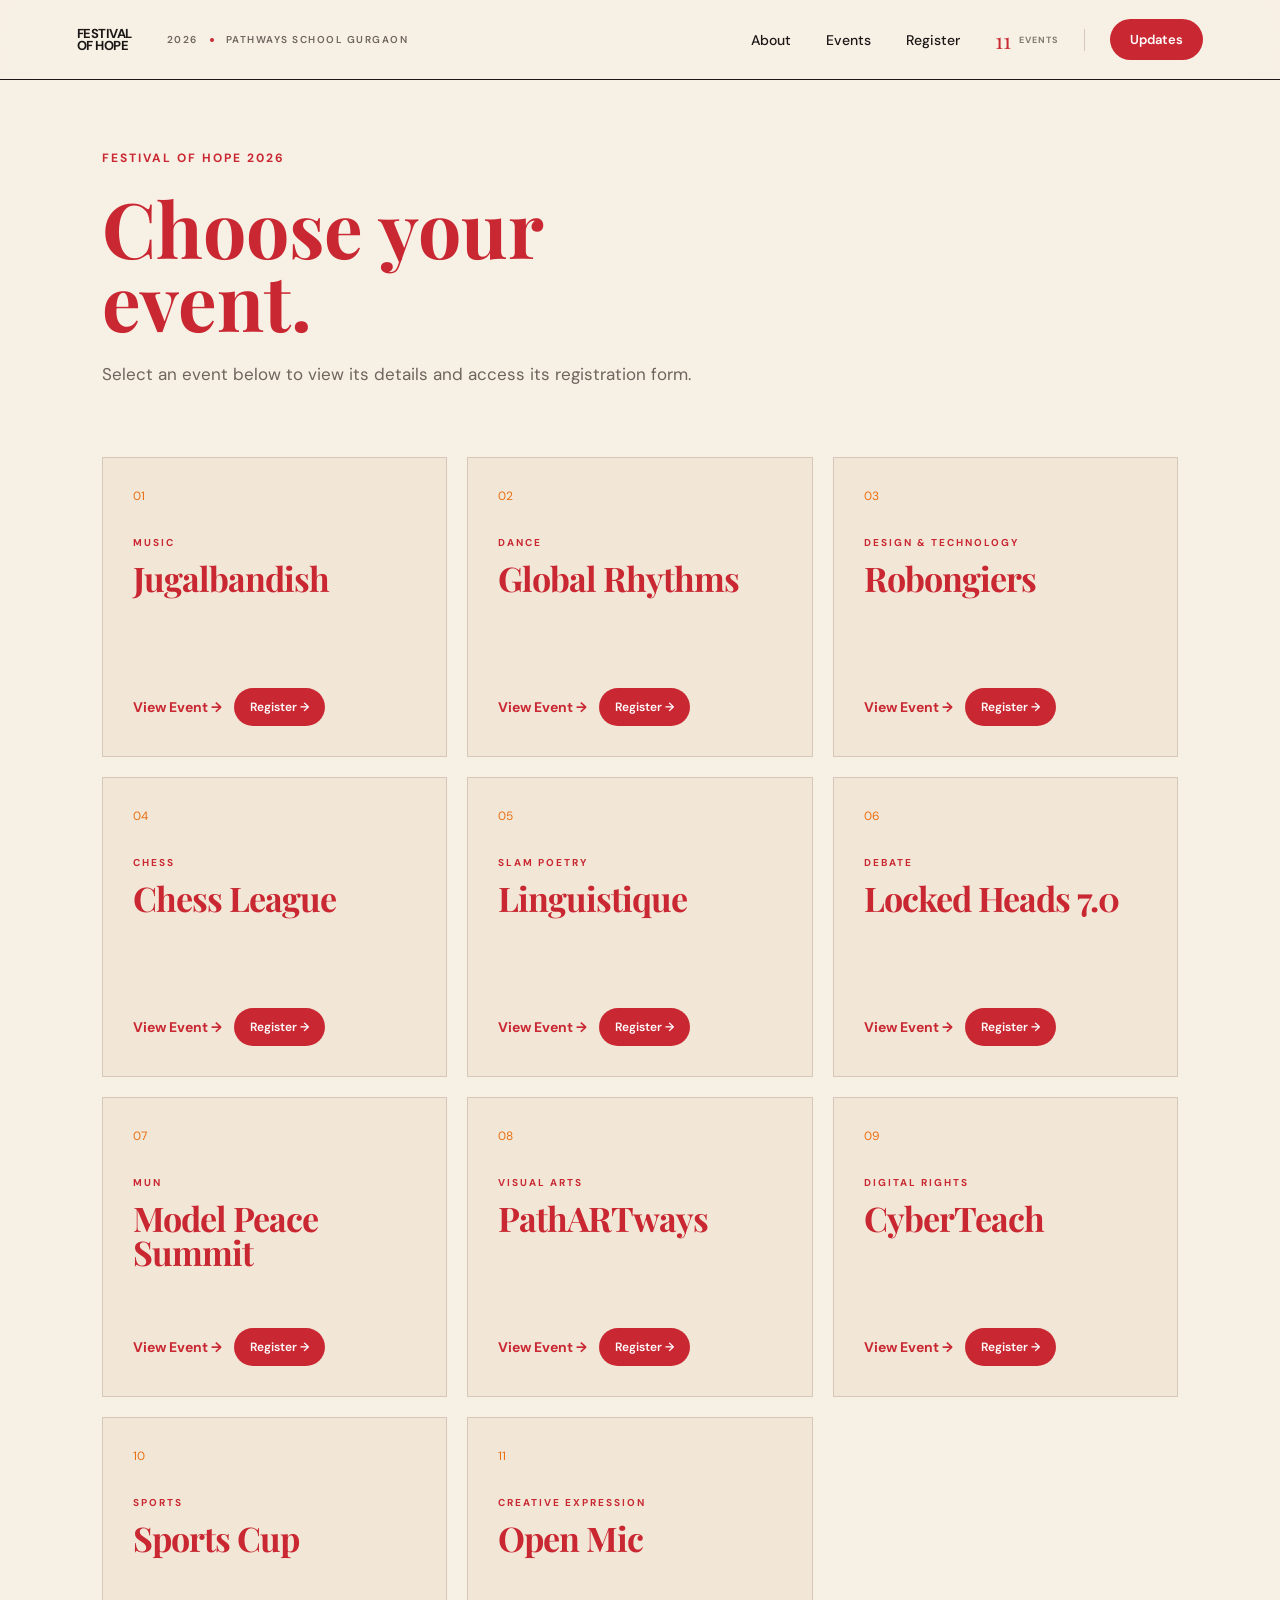
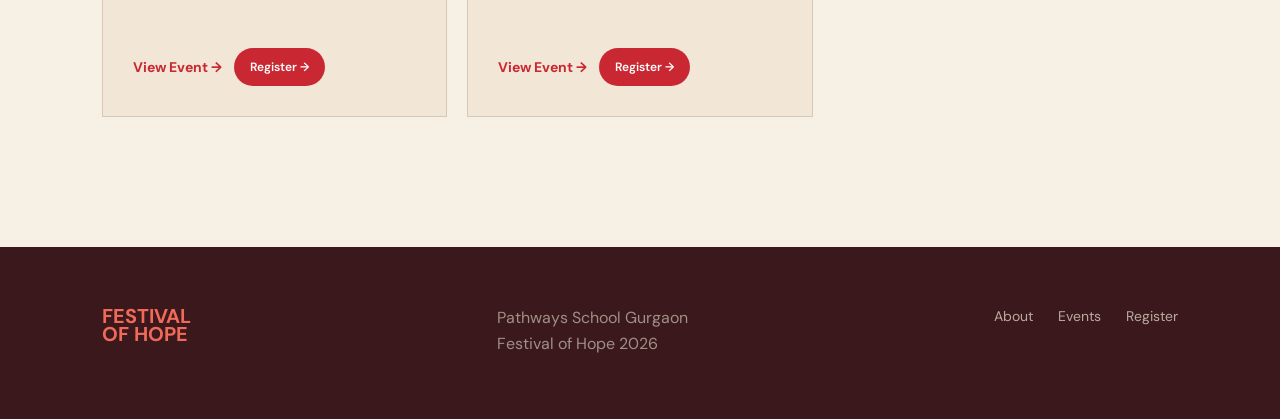
==== registration.html @ c5727f0f "Add files via upload" ====
<!DOCTYPE html>
<html lang="en">

<head>

    <meta charset="UTF-8">

    <meta
        name="viewport"
        content="width=device-width, initial-scale=1.0"
    >

    <title>Register | Festival of Hope 2026</title>

    <link
        rel="stylesheet"
        href="style.css"
    >

</head>


<body>


    <!-- =========================
         NAVIGATION
    ========================== -->

    <header class="navbar">

        <a href="index.html" class="logo">
            FESTIVAL<br>
            OF HOPE
        </a>


        <div class="nav-info">

            <span>
                2026
            </span>

            <span class="nav-divider"></span>

            <span>
                PATHWAYS SCHOOL GURGAON
            </span>

        </div>


        <nav>

            <a href="index.html#about">
                About
            </a>

            <a href="index.html#events">
                Events
            </a>

            <a href="index.html#register">
                Register
            </a>

        </nav>


        <div class="nav-event-count">

            <span class="count-number">
                11
            </span>

            <span class="count-label">
                EVENTS
            </span>

        </div>


        <a
            href="updates.html"
            class="nav-button"
        >
            Updates
        </a>

    </header>



    <!-- =========================
         REGISTRATION
    ========================== -->

    <main>

        <section class="section registration-page">


            <div class="section-heading">

                <p class="eyebrow">
                    FESTIVAL OF HOPE 2026
                </p>


                <h2>
                    Choose your<br>
                    event.
                </h2>


                <p>
                    Select an event below to view its details
                    and access its registration form.
                </p>

            </div>



            <div class="registration-grid">


                <!-- 01 JUGALBANDISH -->

                <article class="registration-card">

                    <span class="event-number">
                        01
                    </span>

                    <p class="eyebrow">
                        MUSIC
                    </p>

                    <h2>
                        Jugalbandish
                    </h2>

                    <div class="registration-card-actions">

                        <a
                            href="events/jugalbandish.html"
                            class="registration-link"
                        >
                            View Event →
                        </a>

                        <a
                            href="https://forms.gle/VtREsbRZ5aX22QK9A"
                            class="button primary registration-button"
                            target="_blank"
                            rel="noopener noreferrer"
                        >
                            Register →
                        </a>

                    </div>

                </article>



                <!-- 02 GLOBAL RHYTHMS -->

                <article class="registration-card">

                    <span class="event-number">
                        02
                    </span>

                    <p class="eyebrow">
                        DANCE
                    </p>

                    <h2>
                        Global Rhythms
                    </h2>

                    <div class="registration-card-actions">

                        <a
                            href="events/global-rhythms.html"
                            class="registration-link"
                        >
                            View Event →
                        </a>

                        <a
                            href="https://docs.google.com/forms/d/e/1FAIpQLSd3x2A6tYAa3cHTQJwAFa2zstMY0EzTGQ2Fwxlg3A3O908OeQ/viewform?usp=publish-editor"
                            class="button primary registration-button"
                            target="_blank"
                            rel="noopener noreferrer"
                        >
                            Register →
                        </a>

                    </div>

                </article>



                <!-- 03 ROBONGIERS -->

                <article class="registration-card">

                    <span class="event-number">
                        03
                    </span>

                    <p class="eyebrow">
                        DESIGN & TECHNOLOGY
                    </p>

                    <h2>
                        Robongiers
                    </h2>

                    <div class="registration-card-actions">

                        <a
                            href="events/robongiers.html"
                            class="registration-link"
                        >
                            View Event →
                        </a>

                        <a
                            href="https://forms.gle/Fo2MJUhoZ9eGY5XGA"
                            class="button primary registration-button"
                            target="_blank"
                            rel="noopener noreferrer"
                        >
                            Register →
                        </a>

                    </div>

                </article>



                <!-- 04 CHESS LEAGUE -->

                <article class="registration-card">

                    <span class="event-number">
                        04
                    </span>

                    <p class="eyebrow">
                        CHESS
                    </p>

                    <h2>
                        Chess League
                    </h2>

                    <div class="registration-card-actions">

                        <a
                            href="events/chess-league.html"
                            class="registration-link"
                        >
                            View Event →
                        </a>

                        <a
                            href="https://docs.google.com/forms/d/e/1FAIpQLSf5sz9kijxsgCDB7Y5c2mVD4MN4QqhnkXx9qOllx6vNA5zu2w/viewform?usp=dialog"
                            class="button primary registration-button"
                            target="_blank"
                            rel="noopener noreferrer"
                        >
                            Register →
                        </a>

                    </div>

                </article>



                <!-- 05 LINGUISTIQUE -->

                <article class="registration-card">

                    <span class="event-number">
                        05
                    </span>

                    <p class="eyebrow">
                        SLAM POETRY
                    </p>

                    <h2>
                        Linguistique
                    </h2>

                    <div class="registration-card-actions">

                        <a
                            href="events/linguistique.html"
                            class="registration-link"
                        >
                            View Event →
                        </a>

                        <a
                            href="https://docs.google.com/forms/d/e/1FAIpQLSeaYGW5GI78sDv4zpR3h3UbqxnNCB0DMOgOsuSD4gEUAzjXEw/viewform?usp=publish-editor"
                            class="button primary registration-button"
                            target="_blank"
                            rel="noopener noreferrer"
                        >
                            Register →
                        </a>

                    </div>

                </article>



                <!-- 06 LOCKED HEADS -->

                <article class="registration-card">

                    <span class="event-number">
                        06
                    </span>

                    <p class="eyebrow">
                        DEBATE
                    </p>

                    <h2>
                        Locked Heads 7.0
                    </h2>

                    <div class="registration-card-actions">

                        <a
                            href="events/locked-heads.html"
                            class="registration-link"
                        >
                            View Event →
                        </a>

                        <a
                            href="https://docs.google.com/forms/d/e/1FAIpQLSez2fDDvgeO6daDaqsgnYRzSTrBun7GSvrbjIjx6Zym5k9nTQ/viewform?usp=publish-editor"
                            class="button primary registration-button"
                            target="_blank"
                            rel="noopener noreferrer"
                        >
                            Register →
                        </a>

                    </div>

                </article>



                <!-- 07 MUN -->

                <article class="registration-card">

                    <span class="event-number">
                        07
                    </span>

                    <p class="eyebrow">
                        MUN
                    </p>

                    <h2>
                        Model Peace Summit
                    </h2>

                    <div class="registration-card-actions">

                        <a
                            href="events/mun.html"
                            class="registration-link"
                        >
                            View Event →
                        </a>

                        <a
                            href="https://docs.google.com/forms/d/e/1FAIpQLSfwLis81SkpX6GCSGsJYaIaiJbF5j0pyw9Jwvo6Vn9yZKsVfA/viewform?usp=publish-editor"
                            class="button primary registration-button"
                            target="_blank"
                            rel="noopener noreferrer"
                        >
                            Register →
                        </a>

                    </div>

                </article>



                <!-- 08 PATHARTWAYS -->

                <article class="registration-card">

                    <span class="event-number">
                        08
                    </span>

                    <p class="eyebrow">
                        VISUAL ARTS
                    </p>

                    <h2>
                        PathARTways
                    </h2>

                    <div class="registration-card-actions">

                        <a
                            href="events/pathartways.html"
                            class="registration-link"
                        >
                            View Event →
                        </a>

                        <a
                            href="https://docs.google.com/forms/d/e/1FAIpQLScmoiX1kzr6AggZVI_05TDJDX39kT53lQmeFXJdbp5xelPy7g/viewform?usp=publish-editor"
                            class="button primary registration-button"
                            target="_blank"
                            rel="noopener noreferrer"
                        >
                            Register →
                        </a>

                    </div>

                </article>



                <!-- 09 CYBERTEACH -->

                <article class="registration-card">

                    <span class="event-number">
                        09
                    </span>

                    <p class="eyebrow">
                        DIGITAL RIGHTS
                    </p>

                    <h2>
                        CyberTeach
                    </h2>

                    <div class="registration-card-actions">

                        <a
                            href="events/cyberteach.html"
                            class="registration-link"
                        >
                            View Event →
                        </a>

                        <a
                            href="https://docs.google.com/forms/d/e/1FAIpQLSd_DV3BYtfqbQb9llPbuZUYD5MGwNYwvxuGEOhvYqozRBnDbA/viewform?usp=sharing&ouid=114122094450876606744"
                            class="button primary registration-button"
                            target="_blank"
                            rel="noopener noreferrer"
                        >
                            Register →
                        </a>

                    </div>

                </article>



                <!-- SPORTS CUP -->

                <article class="registration-card">

                    <span class="event-number">
                        10
                    </span>

                    <p class="eyebrow">
                        SPORTS
                    </p>

                    <h2>
                        Sports Cup
                    </h2>

                    <div class="registration-card-actions">

                        <a
                            href="events/sports-cup.html"
                            class="registration-link"
                        >
                            View Event →
                        </a>

                        <a
                            href="https://docs.google.com/forms/d/e/1FAIpQLSfrYI2O55W0hXQjrgqmtSt0-5wis_VRfiui24ugHlGTVoyqsQ/viewform?usp=publish-editor"
                            class="button primary registration-button"
                            target="_blank"
                            rel="noopener noreferrer"
                        >
                            Register →
                        </a>

                    </div>

                </article>



                <!-- 11 OPEN MIC -->

                <article class="registration-card">

                    <span class="event-number">
                        11
                    </span>

                    <p class="eyebrow">
                        CREATIVE EXPRESSION
                    </p>

                    <h2>
                        Open Mic
                    </h2>

                    <div class="registration-card-actions">

                        <a
                            href="events/open-mic.html"
                            class="registration-link"
                        >
                            View Event →
                        </a>

                        <a
                            href="https://docs.google.com/forms/d/e/1FAIpQLSe55DLlB89GKz6lp6arME88XK1BpnaFePB40GXJ01Z83iSe5A/viewform?usp=dialog"
                            class="button primary registration-button"
                            target="_blank"
                            rel="noopener noreferrer"
                        >
                            Register →
                        </a>

                    </div>

                </article>


            </div>

        </section>

    </main>



    <!-- =========================
         FOOTER
    ========================== -->

    <footer>

        <div class="footer-logo">
            FESTIVAL<br>
            OF HOPE
        </div>

        <div class="footer-info">

            <p>
                Pathways School Gurgaon
            </p>

            <p>
                Festival of Hope 2026
            </p>

        </div>

        <div class="footer-links">

            <a href="index.html#about">
                About
            </a>

            <a href="index.html#events">
                Events
            </a>

            <a href="index.html#register">
                Register
            </a>

        </div>

    </footer>


</body>

</html>
---- style.css ----
@import url('https://fonts.googleapis.com/css2?family=DM+Sans:wght@400;500;600;700&family=Playfair+Display:ital,wght@0,600;0,700;1,600;1,700&display=swap');


/* =========================================================
   FESTIVAL OF HOPE 2026 PALETTE
========================================================= */

:root {
    --cream: #F7F0E5;
    --cream-dark: #EDE2D2;
    --cream-card: #F2E7D7;

    --red: #C92832;
    --coral: #F06A5A;
    --orange: #E86F13;
    --gold: #F2B51D;

    --ink: #1A1716;
    --muted: #6D655E;
    --line: #D5C8B8;

    --dark: #3A181C;
    --dark-deep: #32161A;
    --dark-line: #604044;
}


/* =========================================================
   RESET
========================================================= */

* {
    margin: 0;
    padding: 0;
    box-sizing: border-box;
}

html {
    scroll-behavior: smooth;
}

body {
    font-family: 'DM Sans', sans-serif;
    background: var(--cream);
    color: var(--ink);
}

a {
    color: inherit;
    text-decoration: none;
}


/* =========================================================
   NAVIGATION
========================================================= */

.navbar {
    height: 80px;

    padding: 0 6%;

    display: flex;
    align-items: center;

    position: fixed;

    top: 0;
    left: 0;
    right: 0;

    z-index: 100;

    background: rgba(247, 240, 229, 0.94);

    backdrop-filter: blur(14px);
    -webkit-backdrop-filter: blur(14px);

    border-bottom: 1px solid var(--ink);
}


.logo {
    flex-shrink: 0;

    font-size: 13px;
    font-weight: 700;

    line-height: 0.9;
    letter-spacing: -0.5px;
}


.nav-info {
    display: flex;
    align-items: center;

    gap: 12px;

    margin-left: 35px;
    margin-right: auto;

    font-size: 10px;
    font-weight: 600;

    letter-spacing: 1.5px;

    color: var(--muted);
}


.nav-divider {
    width: 4px;
    height: 4px;

    flex-shrink: 0;

    border-radius: 50%;

    background: var(--red);
}


nav {
    display: flex;
    align-items: center;

    gap: 35px;

    margin-right: 35px;
}


nav a {
    font-size: 14px;
    font-weight: 500;

    transition: opacity 0.2s ease;
}


nav a:hover {
    opacity: 0.5;
}


.nav-event-count {
    display: flex;
    align-items: center;

    gap: 8px;

    margin-right: 25px;
    padding-right: 25px;

    border-right: 1px solid var(--line);
}


.count-number {
    font-family: 'Playfair Display', serif;

    font-size: 22px;
    line-height: 1;

    color: var(--red);
}


.count-label {
    font-size: 9px;
    font-weight: 700;

    letter-spacing: 1px;

    color: #817a72;
}


.nav-button {
    flex-shrink: 0;

    padding: 12px 20px;

    background: var(--red);
    color: white;

    border-radius: 100px;

    font-size: 13px;
    font-weight: 600;

    transition:
        transform 0.2s ease,
        opacity 0.2s ease;
}


.nav-button:hover {
    transform: translateY(-2px);
    opacity: 0.9;
}


/* =========================================================
   GENERAL
========================================================= */

.eyebrow {
    color: var(--red);

    font-size: 12px;
    font-weight: 700;

    letter-spacing: 2px;

    text-transform: uppercase;

    margin-bottom: 25px;
}


.section {
    padding: 130px 8%;
}


.section-heading {
    max-width: 750px;

    margin-bottom: 70px;
}


.section-heading h2 {
    color: var(--red);

    font-family: 'Playfair Display', serif;

    font-size: clamp(50px, 6vw, 85px);

    line-height: 0.95;
    letter-spacing: 0px;
}


.section-heading > p:last-child {
    margin-top: 25px;

    color: var(--muted);

    font-size: 17px;

    line-height: 1.5;
}


/* =========================================================
   BUTTONS
========================================================= */

.button {
    display: inline-block;

    padding: 16px 25px;

    border-radius: 100px;

    font-size: 14px;
    font-weight: 600;

    transition:
        transform 0.2s ease,
        opacity 0.2s ease;
}


.button:hover {
    transform: translateY(-3px);
}


.primary {
    background: var(--red);
    color: white;
}


.secondary {
    border: 1px solid #b9aaa0;
}


/* =========================================================
   HOMEPAGE HERO
========================================================= */

.hero {
    min-height: 100vh;

    padding: 120px 6% 70px;

    display: grid;

    grid-template-columns: 1fr 1fr;

    gap: 70px;

    align-items: center;

    background: var(--cream);
}


.hero-image {
    width: 100%;

    overflow: hidden;

    background: #e5dbcc;
}


.hero-image img {
    width: 100%;
    height: auto;

    display: block;
}


.hero-content {
    max-width: 650px;
}


.hero h1 {
    color: var(--red);

    font-family: 'Playfair Display', serif;

    font-size: clamp(70px, 9vw, 100px);

    line-height: 0.9;
    letter-spacing: 0px;
}

.hero h1 em {
    font-weight: 600;
}


.hero-description {
    max-width: 480px;

    margin-top: 35px;

    font-size: 19px;

    line-height: 1.6;

    color: #5f5953;
}


.hero-buttons {
    display: flex;

    gap: 15px;

    margin-top: 40px;

    flex-wrap: wrap;
}


/* =========================================================
   ABOUT
========================================================= */

.about {
    background: var(--dark);

    color: white;
}


.about-content {
    display: grid;

    grid-template-columns: 1.3fr 0.7fr;

    gap: 100px;

    align-items: center;
}


.about-text {
    max-width: 700px;
}


.about-text .section-heading {
    margin-bottom: 50px;
}


.about-text p {
    font-size: 21px;

    line-height: 1.6;

    margin-bottom: 30px;
}


.about-text .placeholder {
    color: #817a72;

    font-size: 15px;
}


.stats {
    display: grid;

    grid-template-columns: 1fr 1fr;

    gap: 50px;

    align-content: start;
}


.stat {
    border-top: 1px solid var(--dark-line);

    padding-top: 20px;
}


.stat strong {
    display: block;

    font-family: 'Playfair Display', serif;

    font-size: 60px;
}


.stat span {
    color: #9f9086;

    font-size: 14px;
}


/* =========================================================
   HOMEPAGE EVENTS
========================================================= */

.events {
    background: var(--cream);
}


.event-grid {
    display: grid;

    grid-template-columns: repeat(3, 1fr);

    grid-auto-rows: 330px;

    gap: 20px;

    align-items: stretch;
}


.event-card {
    height: 100%;

    padding: 30px;

    display: flex;

    flex-direction: column;

    border: 1px solid var(--line);

    background: var(--cream-card);

    transition:
        transform 0.3s ease,
        background 0.3s ease;
}


.event-card:hover {
    transform: translateY(-8px);

    background: #e9dece;
}


.event-number {
    font-size: 12px;

    color: var(--orange);
}


.event-card h3 {
    font-family: 'Playfair Display', serif;

    font-size: 35px;

    line-height: 1;

    margin-top: 50px;
}


.event-card p {
    margin-top: 15px;

    color: var(--muted);

    line-height: 1.5;
}


.event-card a {
    margin-top: auto;

    font-size: 13px;
    font-weight: 700;

    color: var(--red);
}


.event-card a:hover {
    color: var(--orange);
}


/* =========================================================
   HOMEPAGE REGISTER
========================================================= */

.register {
    padding: 150px 8%;

    background: var(--gold);
}


.register-content {
    max-width: 900px;
}


.register h2 {
    font-family: 'Playfair Display', serif;

    font-size: clamp(55px, 7vw, 100px);

    line-height: 0.9;
    letter-spacing: 0px;
}


.register p:not(.eyebrow) {
    max-width: 600px;

    margin: 30px 0;

    font-size: 18px;

    line-height: 1.5;
}


.register small {
    display: block;

    margin-top: 20px;

    color: #6f4e14;
}


/* =========================================================
   FOOTER
========================================================= */

footer {
    padding: 60px 8%;

    display: flex;

    justify-content: space-between;

    gap: 40px;

    background: var(--dark);

    color: white;
}


.footer-logo {
    font-size: 20px;

    font-weight: 700;

    line-height: 0.9;

    color: var(--coral);
}


.footer-info p {
    color: #9f9086;

    margin-bottom: 5px;
}


.footer-links {
    display: flex;

    gap: 25px;
}


.footer-links a {
    color: #b9aaa0;

    font-size: 14px;

    transition: color 0.2s ease;
}


.footer-links a:hover {
    color: white;
}


/* =========================================================
   EVENT PAGES
========================================================= */

.event-page {
    padding-top: 80px;
}


/* =========================================================
   EVENT HERO
========================================================= */

.event-hero {
    min-height: 70vh;

    padding: 75px 8%;

    display: grid;

    grid-template-columns: 1fr 1fr;

    gap: 60px;

    align-items: center;
}


.event-hero h1 {
    color: var(--red);

    font-family: 'Playfair Display', serif;

    font-size: clamp(70px, 9vw, 140px);

    line-height: 0.9;
    letter-spacing: -6px;
}


.event-intro {
    max-width: 650px;

    margin-top: 25px;

    font-size: 19px;

    line-height: 1.55;

    color: var(--muted);
}


.event-image {
    height: 500px;

    overflow: hidden;

    background: #e3d9cc;
}


.event-image img {
    width: 100%;
    height: 100%;

    object-fit: cover;

    display: block;
}


/* =========================================================
   EVENT PANEL COLOURS
========================================================= */

/*
   DEFAULT DESIGN:

   Dark panel
       ↓
   Cream panel
       ↓
   Dark panel
       ↓
   Cream panel

   The darker cream panel is ONLY used when
   two light sections would otherwise sit next
   to each other.
*/


.panel-dark {
    background: var(--dark) !important;

    color: white;

    border-top: 2px solid var(--dark-line);
}


.panel-light {
    background: var(--cream) !important;

    color: var(--ink);

    border-top: 2px solid var(--line);
}


/*
   Last-resort separator colour.

   Use ONLY when two cream sections need
   visual separation.
*/

.panel-cream {
    background: var(--cream-card) !important;

    color: var(--ink);

    border-top: 2px solid var(--line);
}


.panel-gold {
    background: var(--gold) !important;

    border-top: 2px solid #D39C0B;
}


/* =========================================================
   EVENT INFORMATION
========================================================= */

.event-information {
    padding: 90px 8%;

    display: grid;

    grid-template-columns: 1fr 1fr;

    gap: 80px;

    border-top: 2px solid var(--dark-line);

    background: var(--dark);

    color: white;
}


.event-description {
    max-width: none;
}


.event-description h2 {
    font-family: 'Playfair Display', serif;

    font-size: clamp(55px, 6vw, 90px);

    line-height: 0.95;

    letter-spacing: 0px;

    margin-bottom: 35px;
}


.event-description p:not(.eyebrow) {
    font-size: 18px;

    line-height: 1.6;

    margin-bottom: 20px;

    max-width: 700px;
}


/* Dark information panels */

.event-information.panel-dark {
    background: var(--dark) !important;

    color: white;
}


.event-information.panel-dark .event-description p:not(.eyebrow) {
    color: #b9aaa0;
}


/* Light information panels */

.event-information.panel-light {
    background: var(--cream) !important;

    color: var(--ink);
}


.event-information.panel-light .event-description p:not(.eyebrow) {
    color: var(--muted);
}


/* Darker cream only when explicitly required */

.event-information.panel-cream {
    background: var(--cream-card) !important;

    color: var(--ink);
}


.event-information.panel-cream .event-description p:not(.eyebrow) {
    color: var(--muted);
}


/* Details */

.event-details {
    display: grid;

    grid-template-columns: 1fr 1fr;

    align-content: start;

    align-self: center;
}


.detail {
    padding: 18px 0;

    border-top: 1px solid var(--dark-line);
}


.detail span {
    display: block;

    font-size: 13px;

    margin-bottom: 8px;
}


.detail strong {
    font-size: 18px;

    color: var(--coral);
}


/* Light-panel details */

.event-information.panel-light .detail,
.event-information.panel-cream .detail {
    border-top-color: var(--line);
}


.event-information.panel-light .detail span,
.event-information.panel-cream .detail span {
    color: var(--muted);
}


/* =========================================================
   EVENT RULE PANELS
========================================================= */

.event-rules {
    padding: 90px 8%;

    border-top: 2px solid var(--line);

    background: var(--cream);

    color: var(--ink);
}


.event-rules.panel-light {
    background: var(--cream) !important;
}


.event-rules.panel-cream {
    background: var(--cream-card) !important;
}


.event-rules.panel-dark {
    background: var(--dark) !important;

    color: white;

    border-top-color: var(--dark-line);
}


.event-rules h2 {
    color: var(--red);

    font-family: 'Playfair Display', serif;

    font-size: clamp(55px, 6vw, 90px);

    line-height: 0.95;

    letter-spacing: 0px;

    margin-bottom: 45px;
}


/*
   Rule rows remain completely OPEN.
*/

.rules-list {
    width: 100%;

    max-width: 1250px;

    display: grid;

    grid-template-columns: 1fr 1fr;

    column-gap: 70px;

    row-gap: 0;
}


.rules-list > div {
    display: grid;

    grid-template-columns: 45px 1fr;

    gap: 20px;

    padding: 22px 0;

    align-items: start;

    background: transparent;

    border: none;

    border-top: 1px solid #c9beb1;
}


.rules-list span {
    color: var(--orange);

    font-size: 13px;
}


.rules-list p {
    font-size: 17px;

    line-height: 1.5;
}


.rules-list h3 {
    font-family: 'Playfair Display', serif;

    font-size: 26px;

    line-height: 1.1;

    margin-bottom: 8px;
}


.rules-list > div > div {
    max-width: none;
}


/* Dark rule panels */

.event-rules.panel-dark .rules-list > div {
    border-top-color: var(--dark-line);
}


.event-rules.panel-dark .rules-list p,
.event-rules.panel-dark .rules-list h3 {
    color: white;
}


/* =========================================================
   CRITERIA / JUDGING
========================================================= */

.event-criteria {
    padding: 90px 8%;

    border-top: 2px solid var(--line);

    background: var(--cream);

    color: var(--ink);
}


.event-criteria.panel-light {
    background: var(--cream) !important;
}


.event-criteria.panel-cream {
    background: var(--cream-card) !important;
}


.event-criteria.panel-dark {
    background: var(--dark) !important;

    color: white;

    border-top-color: var(--dark-line);
}


.event-criteria h2 {
    color: var(--red);

    font-family: 'Playfair Display', serif;

    font-size: clamp(55px, 6vw, 90px);

    line-height: 0.95;

    letter-spacing: 0px;

    margin-bottom: 45px;
}


.criteria-grid {
    display: grid;

    grid-template-columns: repeat(3, 1fr);

    gap: 20px;

    width: 100%;

    max-width: 1250px;
}


/* =========================================================
   CRITERIA CARDS
========================================================= */

/*
   Light parent:
       darker cream cards

   Darker cream parent:
       light cream cards

   Dark parent:
       slightly darker burgundy cards
*/


.panel-light .criteria-card {
    background: var(--cream-card);

    border: 1px solid var(--line);
}


.panel-cream .criteria-card {
    background: var(--cream);

    border: 1px solid var(--line);
}


.panel-dark .criteria-card {
    background: var(--dark-deep);

    border: 1px solid var(--dark-line);

    color: white;
}


.criteria-card {
    min-height: 180px;

    padding: 28px;
}


.criteria-card span {
    color: var(--orange);

    font-size: 13px;
}


.criteria-card h3 {
    font-family: 'Playfair Display', serif;

    font-size: 28px;

    line-height: 1.1;

    margin-top: 25px;
}


.criteria-card p {
    margin-top: 10px;

    color: var(--muted);

    line-height: 1.5;
}


.panel-dark .criteria-card p {
    color: #b9aaa0;
}


/* =========================================================
   EVENT REGISTER
========================================================= */

.event-register {
    padding: 110px 8%;

    display: grid;

    grid-template-columns: 1fr 1fr;

    gap: 80px;

    align-items: center;

    background: var(--gold);

    border-top: 2px solid #D39C0B;
}


.event-register.panel-gold {
    background: var(--gold) !important;
}


.event-register > div:first-child {
    min-width: 0;
}


.event-register > div:last-child {
    max-width: 600px;

    justify-self: stretch;

    display: flex;

    flex-direction: column;

    align-items: flex-start;

    justify-content: center;
}


.event-register .eyebrow {
    margin-bottom: 30px;

    color: var(--dark);
}


.event-register h2 {
    color: white;

    font-family: 'Playfair Display', serif;

    font-size: clamp(55px, 7vw, 100px);

    line-height: 0.95;

    letter-spacing: 0px;
}


.event-register p:not(.eyebrow) {
    max-width: 600px;

    margin: 0 0 30px 0;

    font-size: 19px;

    line-height: 1.6;

    color: #6f4e14;
}


.event-register .button {
    margin: 0;
}


.event-register small {
    display: block;

    margin-top: 22px;

    font-size: 13px;

    color: #6f4e14;
}


/* =========================================================
   REGISTRATION PAGE
========================================================= */

.registration-page {
    padding-top: 150px;
}


.registration-grid {
    display: grid;

    grid-template-columns: repeat(3, 1fr);

    gap: 20px;

    margin-top: 20px;
}


.registration-card {
    min-height: 300px;

    padding: 30px;

    display: flex;

    flex-direction: column;

    border: 1px solid var(--line);

    background: var(--cream-card);

    transition:
        transform 0.25s ease,
        background 0.25s ease;
}


.registration-card:hover {
    transform: translateY(-6px);

    background: var(--cream-dark);
}


.registration-card .event-number {
    color: var(--orange);
}


.registration-card .eyebrow {
    margin-top: 32px;

    margin-bottom: 12px;

    font-size: 10px;
}


.registration-card h2 {
    color: var(--red);

    font-family: 'Playfair Display', serif;

    font-size: 34px;

    line-height: 1;

    letter-spacing: -1px;
}


.registration-card-actions {
    margin-top: auto;

    display: flex;

    align-items: center;

    gap: 12px;

    flex-wrap: wrap;
}


.registration-link {
    margin-top: 0;

    font-size: 14px;

    font-weight: 700;

    color: var(--red);
}


.registration-link:hover {
    color: var(--orange);
}


.registration-button {
    padding: 11px 16px;

    font-size: 12px;
}


.registration-status {
    color: var(--muted);

    font-size: 11px;

    font-weight: 600;
}


/* =========================================================
   ACCENTS
========================================================= */

.nav-divider {
    background: var(--red);
}


.nav-event-count {
    border-right-color: var(--line);
}


.count-number {
    color: var(--red);
}


.event-number {
    color: var(--orange);
}


.event-card a {
    color: var(--red);
}


.event-card a:hover {
    color: var(--orange);
}


.detail strong {
    color: var(--coral);
}


.rules-list span,
.criteria-card span {
    color: var(--orange);
}


footer .footer-logo {
    color: var(--coral);
}


/* =========================================================
   TABLET
========================================================= */

@media (max-width: 1100px) {

    .nav-info {
        display: none;
    }


    nav {
        margin-left: auto;
    }


    .rules-list {
        max-width: 100%;
    }


    .criteria-grid {
        max-width: 100%;
    }

}


@media (max-width: 900px) {

    .navbar {
        padding: 0 5%;
    }


    nav {
        display: none;
    }


    .nav-event-count {
        margin-left: auto;
    }


    .hero {
        grid-template-columns: 1fr;

        padding: 120px 5% 70px;
    }


    .hero-image {
        order: 2;
    }


    .hero-content {
        order: 1;
    }


    .hero h1 {
        letter-spacing: -4px;
    }


    .about-content {
        grid-template-columns: 1fr;

        gap: 60px;
    }


    .event-grid {
        grid-template-columns: repeat(2, 1fr);

        grid-auto-rows: 320px;
    }


    .event-hero {
        grid-template-columns: 1fr;

        padding: 65px 5%;
    }


    .event-image {
        height: 430px;
    }


    .event-information {
        grid-template-columns: 1fr;

        gap: 50px;

        padding: 75px 5%;
    }


    .event-rules {
        padding: 75px 5%;
    }


    .rules-list {
        grid-template-columns: 1fr;

        column-gap: 0;
    }


    .event-criteria {
        padding: 75px 5%;
    }


    .criteria-grid {
        grid-template-columns: repeat(2, 1fr);
    }


    .event-register {
        grid-template-columns: 1fr;

        gap: 40px;

        padding: 90px 5%;
    }


    .event-register > div:last-child {
        max-width: 650px;

        justify-self: start;
    }


    .registration-grid {
        grid-template-columns: repeat(2, 1fr);
    }

}


@media (max-width: 600px) {

    .navbar {
        height: 70px;

        padding: 0 5%;
    }


    .nav-event-count {
        display: none;
    }


    .nav-button {
        display: none;
    }


    .hero {
        padding: 110px 5% 60px;
    }


    .hero-image {
        height: auto;
    }


    .hero h1 {
        font-size: 70px;

        letter-spacing: -4px;
    }


    .hero-description {
        font-size: 17px;
    }


    .hero-buttons {
        flex-direction: column;

        align-items: flex-start;
    }


    .section {
        padding: 90px 5%;
    }


    .section-heading {
        margin-bottom: 50px;
    }


    .section-heading h2 {
        font-size: 55px;

        letter-spacing: -2px;
    }


    .about-text .section-heading {
        margin-bottom: 40px;
    }


    .event-grid {
        grid-template-columns: 1fr;

        grid-auto-rows: auto;
    }


    .event-card {
        min-height: 300px;

        height: auto;
    }


    .stats {
        gap: 30px;
    }


    .stat strong {
        font-size: 45px;
    }


    .register {
        padding: 100px 5%;
    }


    .register h2 {
        font-size: 58px;

        letter-spacing: -3px;
    }


    footer {
        padding: 50px 5%;

        flex-direction: column;
    }


    .footer-links {
        flex-direction: column;

        gap: 12px;
    }


    .event-page {
        padding-top: 70px;
    }


    .event-hero {
        padding: 60px 5%;
    }


    .event-hero h1 {
        font-size: 70px;

        letter-spacing: -4px;
    }


    .event-image {
        height: 330px;
    }


    .event-details {
        grid-template-columns: 1fr;
    }


    .event-description h2,
    .event-rules h2,
    .event-criteria h2,
    .event-register h2 {
        font-size: 58px;

        letter-spacing: -3px;
    }


    .rules-list {
        grid-template-columns: 1fr;
    }


    .rules-list > div {
        grid-template-columns: 45px 1fr;

        gap: 20px;
    }


    .criteria-grid {
        grid-template-columns: 1fr;
    }


    .criteria-card {
        min-height: 180px;
    }


    .event-register {
        grid-template-columns: 1fr;

        gap: 30px;

        padding: 90px 5%;
    }


    .event-register > div:last-child {
        max-width: 600px;

        justify-self: start;
    }


    .event-register p:not(.eyebrow) {
        margin-bottom: 28px;

        font-size: 17px;
    }


    .event-register small {
        margin-top: 20px;
    }


    .registration-grid {
        grid-template-columns: 1fr;
    }

}
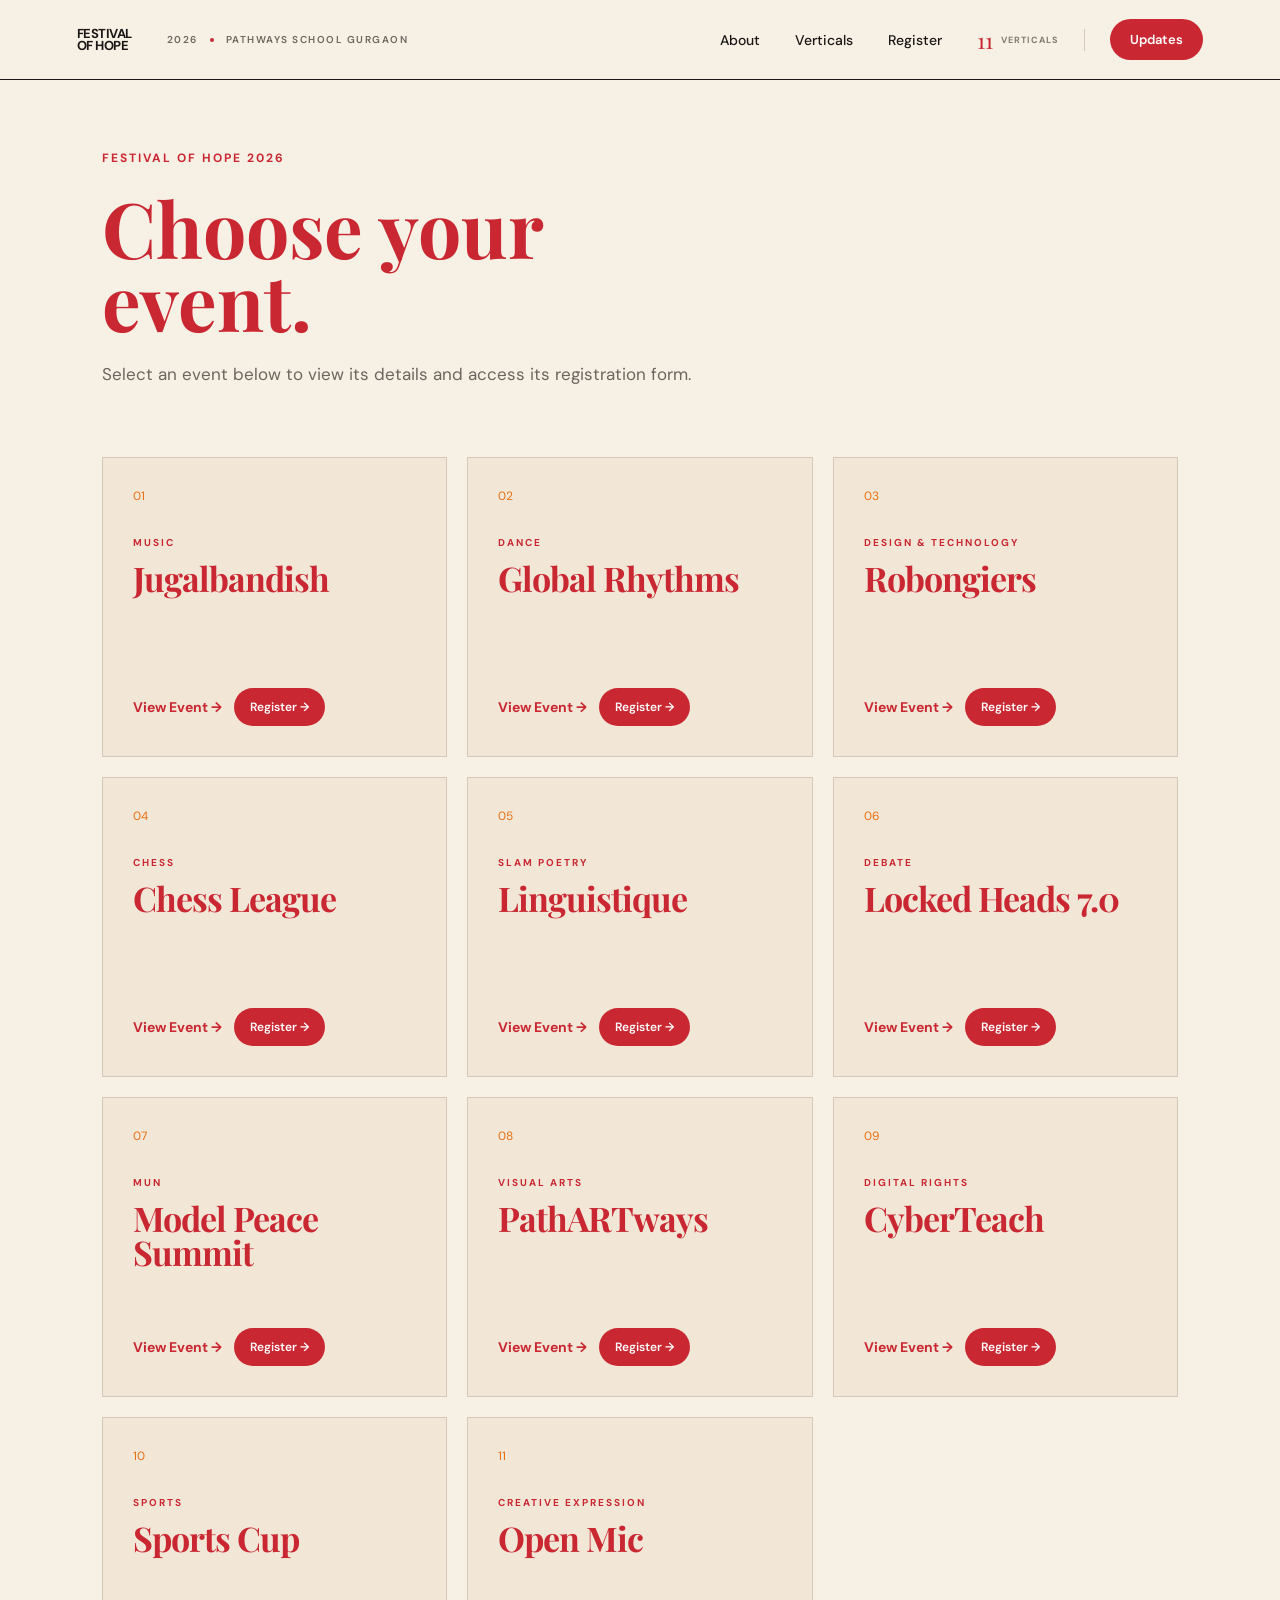
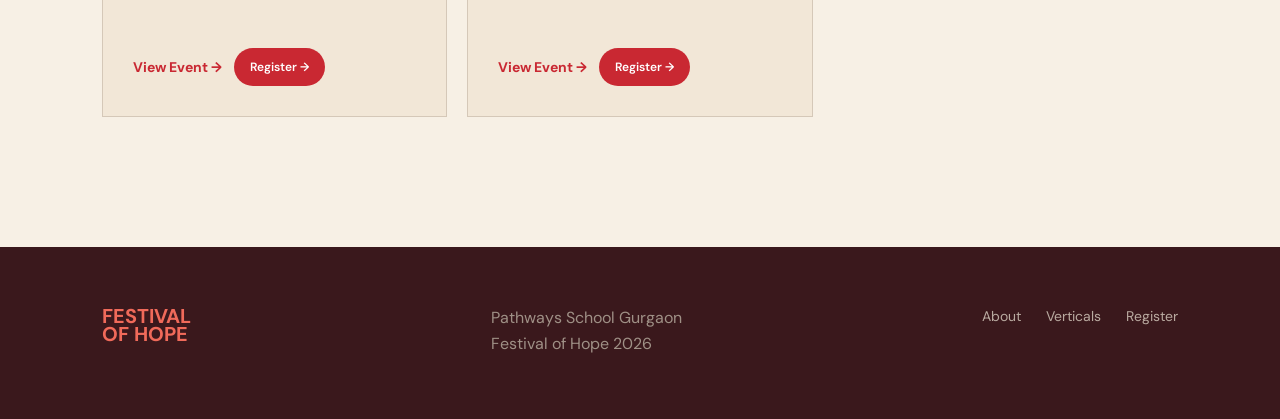
==== commit fd81f8c8: "Update registration.html" ====
--- a/registration.html
+++ b/registration.html
@@ -57,7 +57,7 @@
             </a>
 
             <a href="index.html#events">
-                Events
+                Verticals
             </a>
 
             <a href="index.html#register">
@@ -74,7 +74,7 @@
             </span>
 
             <span class="count-label">
-                EVENTS
+                VERTICALS
             </span>
 
         </div>
@@ -602,7 +602,7 @@
             </a>
 
             <a href="index.html#events">
-                Events
+                Verticals
             </a>
 
             <a href="index.html#register">
@@ -616,4 +616,4 @@
 
 </body>
 
-</html>+</html>
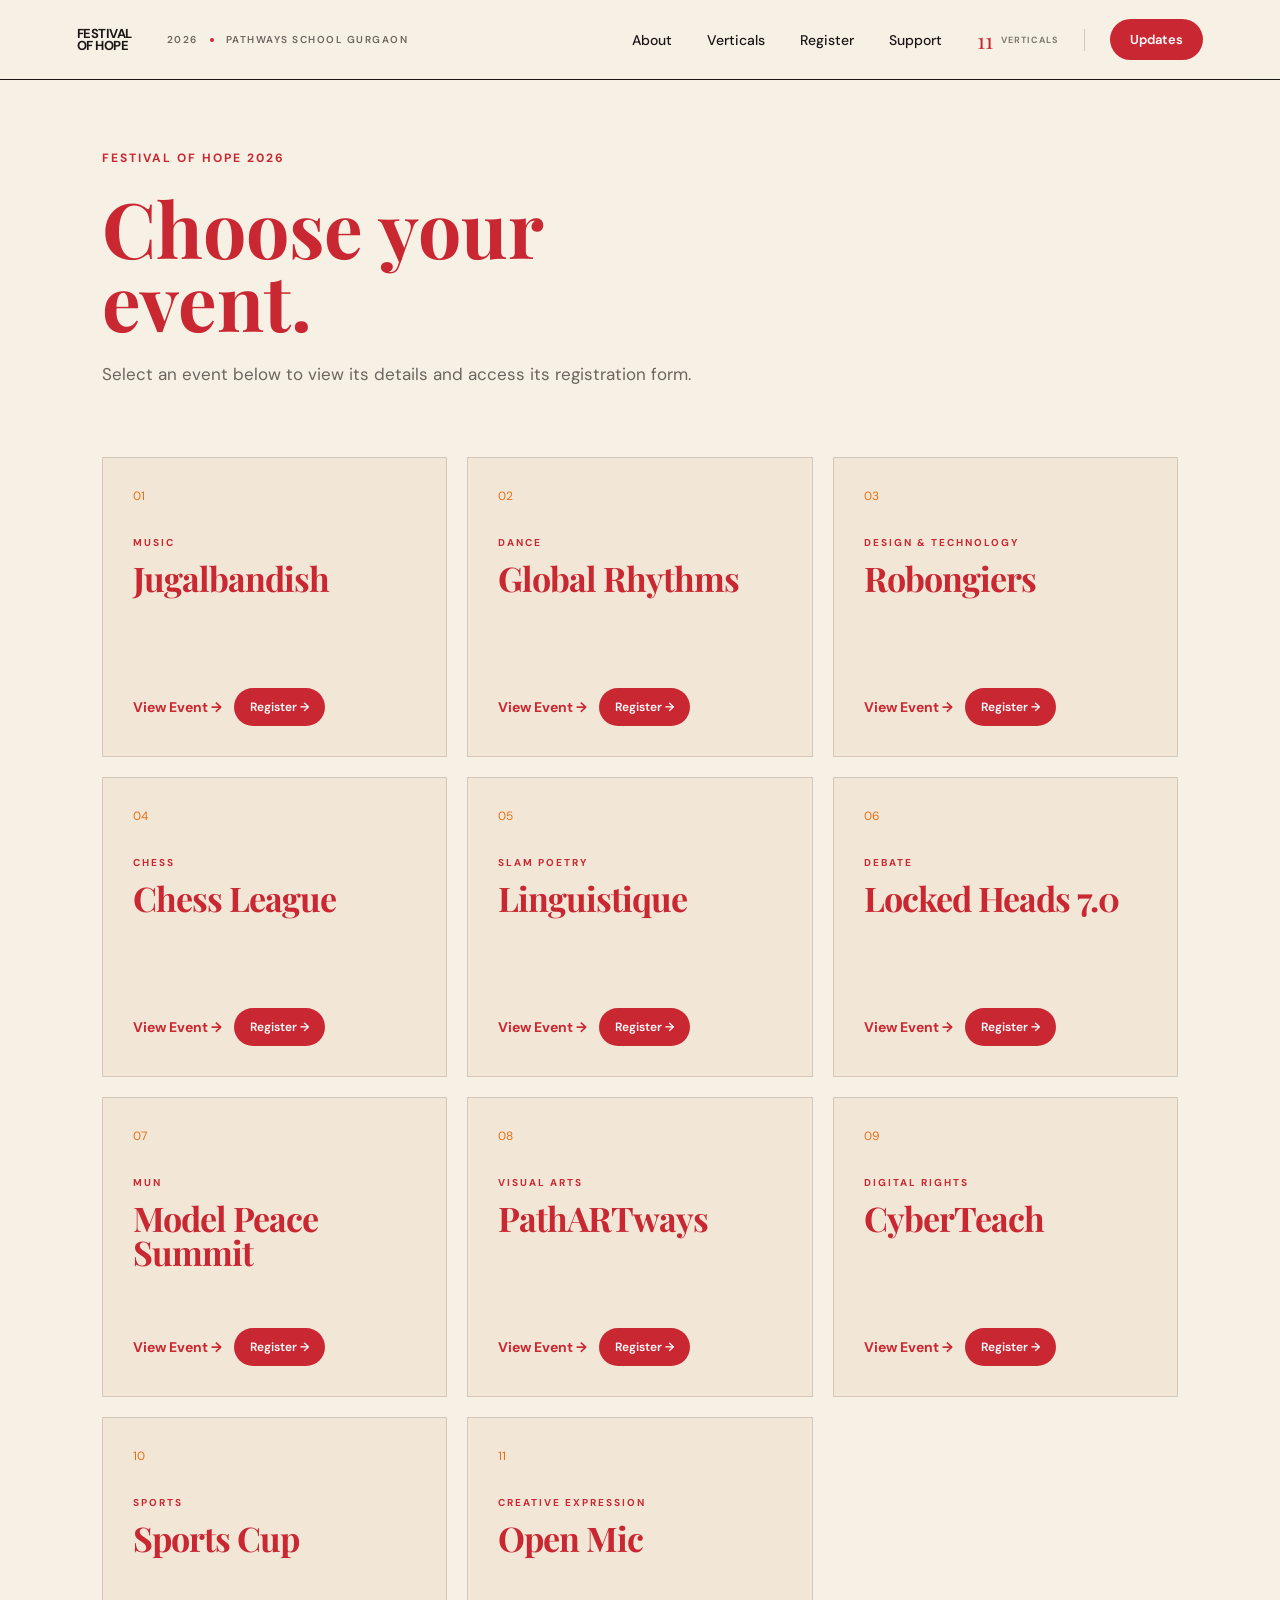
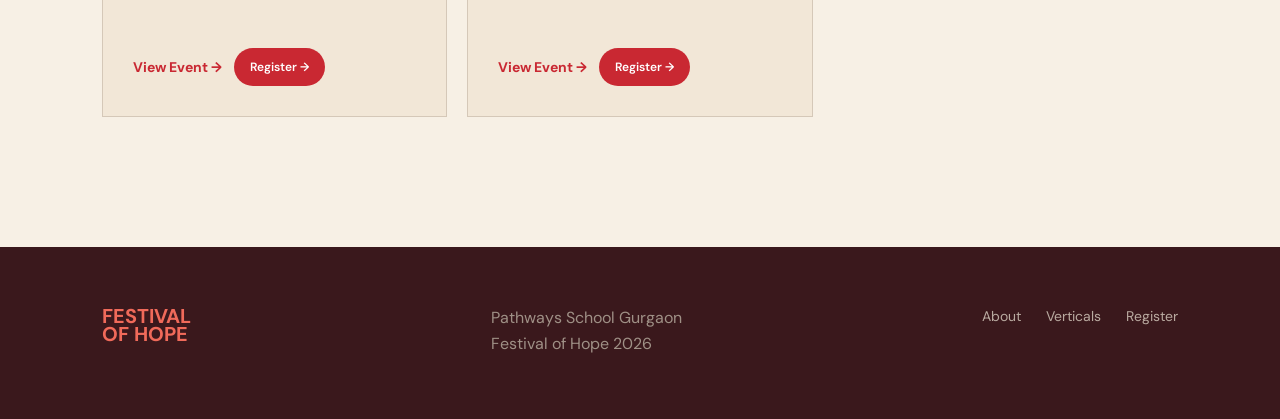
==== commit 264f4039: "Update registration.html" ====
--- a/registration.html
+++ b/registration.html
@@ -62,6 +62,10 @@
 
             <a href="index.html#register">
                 Register
+            </a>
+
+            <a href="../support.html">
+                Support
             </a>
 
         </nav>
--- a/style.css
+++ b/style.css
@@ -1817,4 +1817,4 @@
         grid-template-columns: 1fr;
     }
 
-}+}
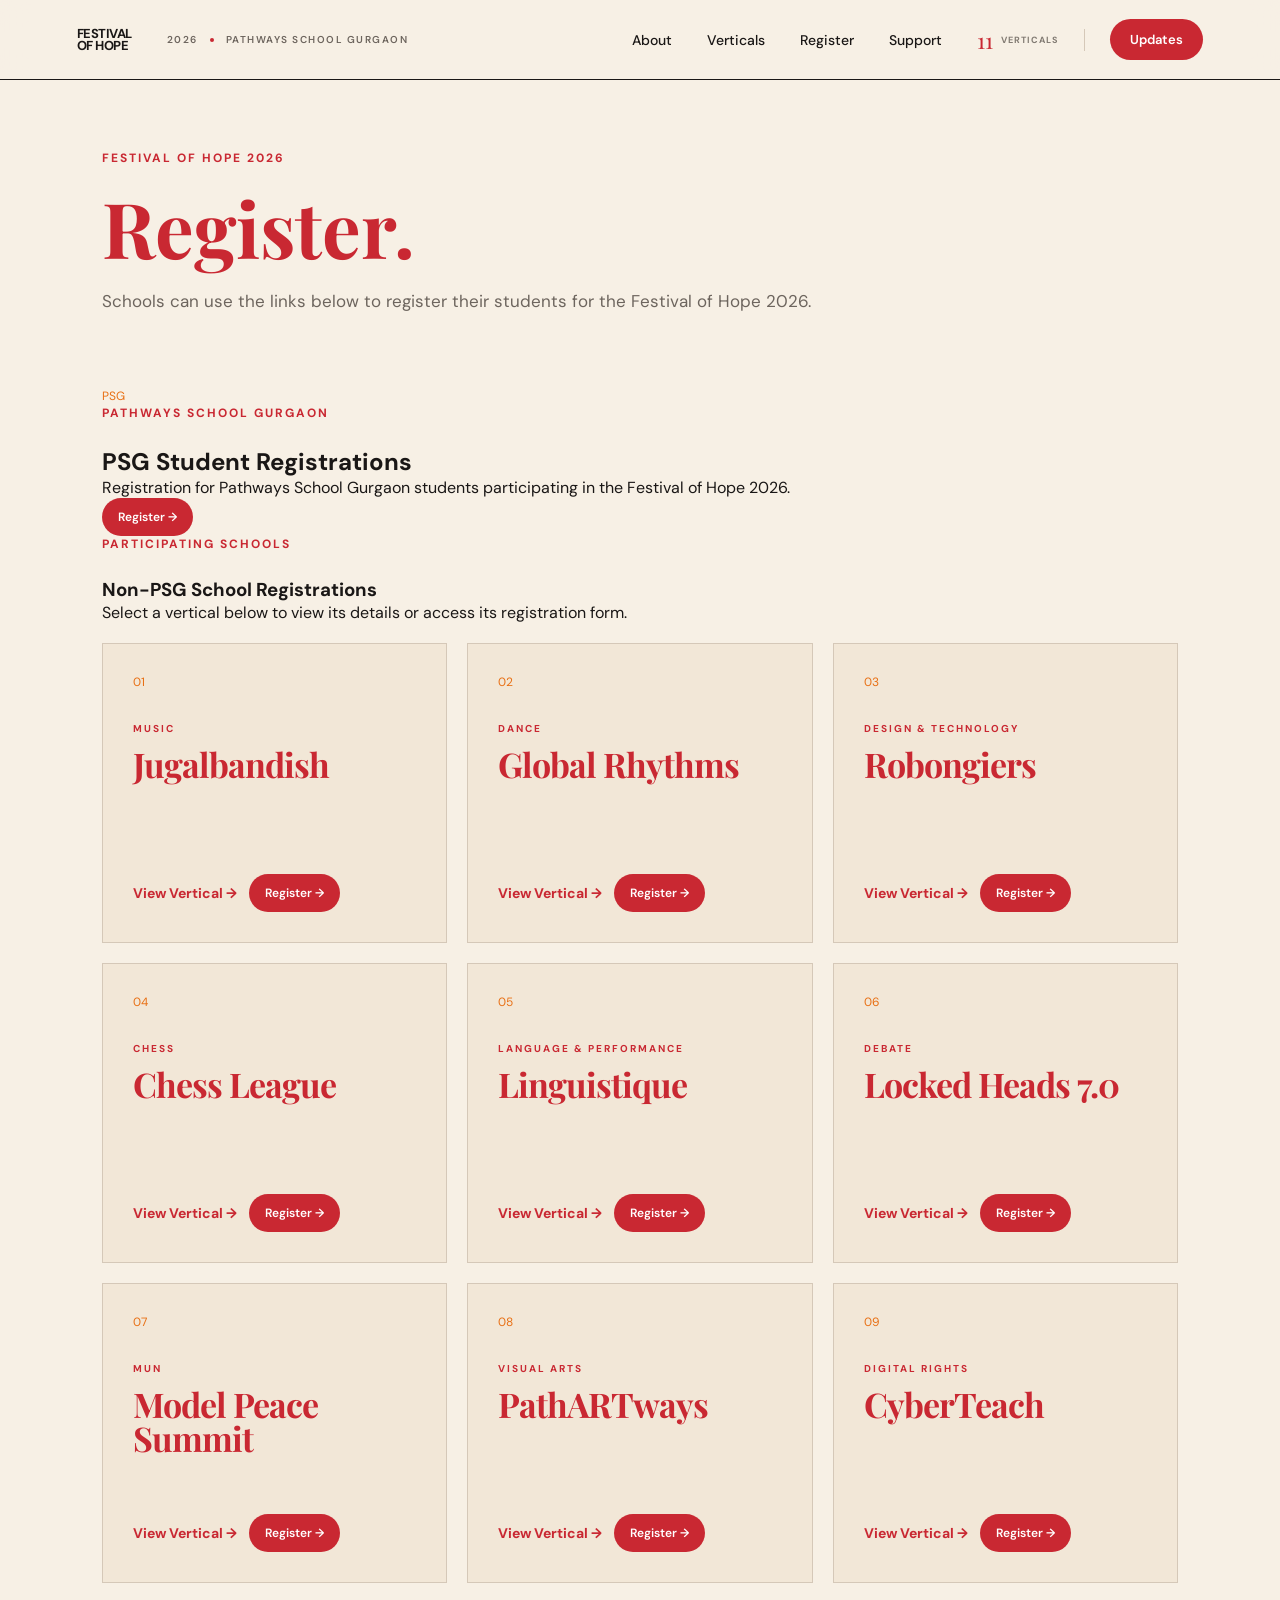
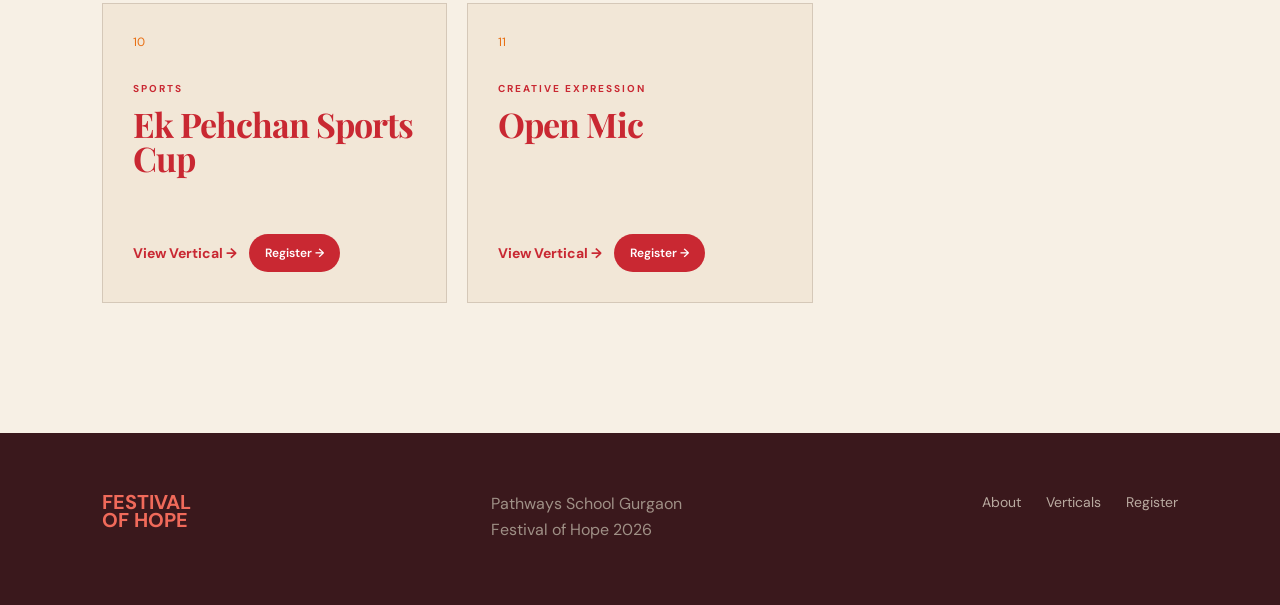
==== commit ddc6d245: "Update registration.html" ====
--- a/registration.html
+++ b/registration.html
@@ -64,7 +64,7 @@
                 Register
             </a>
 
-            <a href="../support.html">
+            <a href="support.html">
                 Support
             </a>
 
@@ -112,20 +112,93 @@
 
 
                 <h2>
-                    Choose your<br>
-                    event.
+                    Register.
                 </h2>
 
 
                 <p>
-                    Select an event below to view its details
-                    and access its registration form.
+                    Schools can use the links below to register
+                    their students for the Festival of Hope 2026.
                 </p>
 
             </div>
 
 
 
+            <!-- =========================
+                 PSG REGISTRATION
+            ========================== -->
+
+            <article class="psg-registration-card">
+
+                <div class="psg-registration-content">
+
+                    <span class="event-number">
+                        PSG
+                    </span>
+
+
+                    <p class="eyebrow">
+                        PATHWAYS SCHOOL GURGAON
+                    </p>
+
+
+                    <h2>
+                        PSG Student Registrations
+                    </h2>
+
+
+                    <p class="psg-registration-description">
+                        Registration for Pathways School Gurgaon
+                        students participating in the Festival
+                        of Hope 2026.
+                    </p>
+
+                </div>
+
+
+                <div class="registration-card-actions">
+
+                    <a
+                        href="https://docs.google.com/forms/d/e/1FAIpQLSfm9Diu7sUf8ONilpLYfEN87cVT2t7hJAkl9S1aFznx8uw1pg/viewform?usp=dialog"
+                        class="button primary registration-button"
+                        target="_blank"
+                        rel="noopener noreferrer"
+                    >
+                        Register →
+                    </a>
+
+                </div>
+
+            </article>
+
+
+
+            <!-- =========================
+                 INVITE REGISTRATIONS
+            ========================== -->
+
+            <div class="registration-section-heading">
+
+                <p class="eyebrow">
+                    PARTICIPATING SCHOOLS
+                </p>
+
+
+                <h3>
+                    Non-PSG School Registrations
+                </h3>
+
+
+                <p>
+                    Select a vertical below to view its details
+                    or access its registration form.
+                </p>
+
+            </div>
+
+
+
             <div class="registration-grid">
 
 
@@ -151,7 +224,7 @@
                             href="events/jugalbandish.html"
                             class="registration-link"
                         >
-                            View Event →
+                            View Vertical →
                         </a>
 
                         <a
@@ -191,7 +264,7 @@
                             href="events/global-rhythms.html"
                             class="registration-link"
                         >
-                            View Event →
+                            View Vertical →
                         </a>
 
                         <a
@@ -231,7 +304,7 @@
                             href="events/robongiers.html"
                             class="registration-link"
                         >
-                            View Event →
+                            View Vertical →
                         </a>
 
                         <a
@@ -271,7 +344,7 @@
                             href="events/chess-league.html"
                             class="registration-link"
                         >
-                            View Event →
+                            View Vertical →
                         </a>
 
                         <a
@@ -298,7 +371,7 @@
                     </span>
 
                     <p class="eyebrow">
-                        SLAM POETRY
+                        LANGUAGE & PERFORMANCE
                     </p>
 
                     <h2>
@@ -311,7 +384,7 @@
                             href="events/linguistique.html"
                             class="registration-link"
                         >
-                            View Event →
+                            View Vertical →
                         </a>
 
                         <a
@@ -351,7 +424,7 @@
                             href="events/locked-heads.html"
                             class="registration-link"
                         >
-                            View Event →
+                            View Vertical →
                         </a>
 
                         <a
@@ -369,7 +442,7 @@
 
 
 
-                <!-- 07 MUN -->
+                <!-- 07 MODEL PEACE SUMMIT -->
 
                 <article class="registration-card">
 
@@ -391,7 +464,7 @@
                             href="events/mun.html"
                             class="registration-link"
                         >
-                            View Event →
+                            View Vertical →
                         </a>
 
                         <a
@@ -431,7 +504,7 @@
                             href="events/pathartways.html"
                             class="registration-link"
                         >
-                            View Event →
+                            View Vertical →
                         </a>
 
                         <a
@@ -471,7 +544,7 @@
                             href="events/cyberteach.html"
                             class="registration-link"
                         >
-                            View Event →
+                            View Vertical →
                         </a>
 
                         <a
@@ -489,7 +562,7 @@
 
 
 
-                <!-- SPORTS CUP -->
+                <!-- 10 SPORTS CUP -->
 
                 <article class="registration-card">
 
@@ -502,7 +575,7 @@
                     </p>
 
                     <h2>
-                        Sports Cup
+                        Ek Pehchan Sports Cup
                     </h2>
 
                     <div class="registration-card-actions">
@@ -511,7 +584,7 @@
                             href="events/sports-cup.html"
                             class="registration-link"
                         >
-                            View Event →
+                            View Vertical →
                         </a>
 
                         <a
@@ -551,7 +624,7 @@
                             href="events/open-mic.html"
                             class="registration-link"
                         >
-                            View Event →
+                            View Vertical →
                         </a>
 
                         <a
@@ -587,6 +660,7 @@
             OF HOPE
         </div>
 
+
         <div class="footer-info">
 
             <p>
@@ -599,6 +673,7 @@
 
         </div>
 
+
         <div class="footer-links">
 
             <a href="index.html#about">
--- a/style.css
+++ b/style.css
@@ -1,33 +1,21 @@
 @import url('https://fonts.googleapis.com/css2?family=DM+Sans:wght@400;500;600;700&family=Playfair+Display:ital,wght@0,600;0,700;1,600;1,700&display=swap');
-
-
-/* =========================================================
-   FESTIVAL OF HOPE 2026 PALETTE
-========================================================= */
 
 :root {
     --cream: #F7F0E5;
     --cream-dark: #EDE2D2;
     --cream-card: #F2E7D7;
-
     --red: #C92832;
     --coral: #F06A5A;
     --orange: #E86F13;
     --gold: #F2B51D;
-
     --ink: #1A1716;
     --muted: #6D655E;
     --line: #D5C8B8;
-
     --dark: #3A181C;
     --dark-deep: #32161A;
     --dark-line: #604044;
-}
-
-
-/* =========================================================
-   RESET
-========================================================= */
+    --white: #FFFFFF;
+}
 
 * {
     margin: 0;
@@ -57,145 +45,101 @@
 
 .navbar {
     height: 80px;
-
     padding: 0 6%;
-
     display: flex;
     align-items: center;
-
     position: fixed;
-
     top: 0;
     left: 0;
     right: 0;
-
     z-index: 100;
-
     background: rgba(247, 240, 229, 0.94);
-
     backdrop-filter: blur(14px);
     -webkit-backdrop-filter: blur(14px);
-
     border-bottom: 1px solid var(--ink);
 }
-
 
 .logo {
     flex-shrink: 0;
-
     font-size: 13px;
     font-weight: 700;
-
     line-height: 0.9;
     letter-spacing: -0.5px;
 }
-
 
 .nav-info {
     display: flex;
     align-items: center;
-
     gap: 12px;
-
     margin-left: 35px;
     margin-right: auto;
-
     font-size: 10px;
     font-weight: 600;
-
     letter-spacing: 1.5px;
-
     color: var(--muted);
 }
-
 
 .nav-divider {
     width: 4px;
     height: 4px;
-
     flex-shrink: 0;
-
     border-radius: 50%;
-
     background: var(--red);
 }
-
 
 nav {
     display: flex;
     align-items: center;
-
     gap: 35px;
-
     margin-right: 35px;
 }
-
 
 nav a {
     font-size: 14px;
     font-weight: 500;
-
     transition: opacity 0.2s ease;
 }
-
 
 nav a:hover {
     opacity: 0.5;
 }
-
 
 .nav-event-count {
     display: flex;
     align-items: center;
-
     gap: 8px;
-
     margin-right: 25px;
     padding-right: 25px;
-
     border-right: 1px solid var(--line);
 }
-
 
 .count-number {
     font-family: 'Playfair Display', serif;
-
     font-size: 22px;
     line-height: 1;
-
     color: var(--red);
 }
-
 
 .count-label {
     font-size: 9px;
     font-weight: 700;
-
     letter-spacing: 1px;
-
     color: #817a72;
 }
-
 
 .nav-button {
     flex-shrink: 0;
-
     padding: 12px 20px;
-
     background: var(--red);
     color: white;
-
     border-radius: 100px;
-
     font-size: 13px;
     font-weight: 600;
-
     transition:
         transform 0.2s ease,
         opacity 0.2s ease;
 }
 
-
 .nav-button:hover {
     transform: translateY(-2px);
     opacity: 0.9;
@@ -208,49 +152,34 @@
 
 .eyebrow {
     color: var(--red);
-
     font-size: 12px;
     font-weight: 700;
-
     letter-spacing: 2px;
-
     text-transform: uppercase;
-
     margin-bottom: 25px;
 }
-
 
 .section {
     padding: 130px 8%;
 }
 
-
 .section-heading {
     max-width: 750px;
-
     margin-bottom: 70px;
 }
-
 
 .section-heading h2 {
     color: var(--red);
-
     font-family: 'Playfair Display', serif;
-
     font-size: clamp(50px, 6vw, 85px);
-
     line-height: 0.95;
     letter-spacing: 0px;
 }
 
-
 .section-heading > p:last-child {
     margin-top: 25px;
-
     color: var(--muted);
-
     font-size: 17px;
-
     line-height: 1.5;
 }
 
@@ -261,31 +190,24 @@
 
 .button {
     display: inline-block;
-
     padding: 16px 25px;
-
     border-radius: 100px;
-
     font-size: 14px;
     font-weight: 600;
-
     transition:
         transform 0.2s ease,
         opacity 0.2s ease;
 }
 
-
 .button:hover {
     transform: translateY(-3px);
 }
 
-
 .primary {
     background: var(--red);
     color: white;
 }
 
-
 .secondary {
     border: 1px solid #b9aaa0;
 }
@@ -297,50 +219,34 @@
 
 .hero {
     min-height: 100vh;
-
     padding: 120px 6% 70px;
-
     display: grid;
-
     grid-template-columns: 1fr 1fr;
-
     gap: 70px;
-
     align-items: center;
-
     background: var(--cream);
 }
-
 
 .hero-image {
     width: 100%;
-
     overflow: hidden;
-
     background: #e5dbcc;
 }
-
 
 .hero-image img {
     width: 100%;
     height: auto;
-
     display: block;
 }
-
 
 .hero-content {
     max-width: 650px;
 }
 
-
 .hero h1 {
     color: var(--red);
-
     font-family: 'Playfair Display', serif;
-
     font-size: clamp(70px, 9vw, 100px);
-
     line-height: 0.9;
     letter-spacing: 0px;
 }
@@ -349,27 +255,18 @@
     font-weight: 600;
 }
 
-
 .hero-description {
     max-width: 480px;
-
     margin-top: 35px;
-
     font-size: 19px;
-
     line-height: 1.6;
-
     color: #5f5953;
 }
-
 
 .hero-buttons {
     display: flex;
-
     gap: 15px;
-
     margin-top: 40px;
-
     flex-wrap: wrap;
 }
 
@@ -380,78 +277,55 @@
 
 .about {
     background: var(--dark);
-
-    color: white;
-}
-
+    color: white;
+}
 
 .about-content {
     display: grid;
-
     grid-template-columns: 1.3fr 0.7fr;
-
     gap: 100px;
-
     align-items: center;
 }
-
 
 .about-text {
     max-width: 700px;
 }
 
-
 .about-text .section-heading {
     margin-bottom: 50px;
 }
 
-
 .about-text p {
     font-size: 21px;
-
     line-height: 1.6;
-
     margin-bottom: 30px;
 }
-
 
 .about-text .placeholder {
     color: #817a72;
-
     font-size: 15px;
 }
-
 
 .stats {
     display: grid;
-
     grid-template-columns: 1fr 1fr;
-
     gap: 50px;
-
     align-content: start;
 }
-
 
 .stat {
     border-top: 1px solid var(--dark-line);
-
     padding-top: 20px;
 }
-
 
 .stat strong {
     display: block;
-
     font-family: 'Playfair Display', serif;
-
     font-size: 60px;
 }
-
 
 .stat span {
     color: #9f9086;
-
     font-size: 14px;
 }
 
@@ -464,82 +338,55 @@
     background: var(--cream);
 }
 
-
 .event-grid {
     display: grid;
-
     grid-template-columns: repeat(3, 1fr);
-
     grid-auto-rows: 330px;
-
     gap: 20px;
-
     align-items: stretch;
 }
-
 
 .event-card {
     height: 100%;
-
     padding: 30px;
-
     display: flex;
-
     flex-direction: column;
-
     border: 1px solid var(--line);
-
     background: var(--cream-card);
-
     transition:
         transform 0.3s ease,
         background 0.3s ease;
 }
 
-
 .event-card:hover {
     transform: translateY(-8px);
-
     background: #e9dece;
 }
-
 
 .event-number {
     font-size: 12px;
-
     color: var(--orange);
 }
-
 
 .event-card h3 {
     font-family: 'Playfair Display', serif;
-
     font-size: 35px;
-
     line-height: 1;
-
     margin-top: 50px;
 }
-
 
 .event-card p {
     margin-top: 15px;
-
     color: var(--muted);
-
     line-height: 1.5;
 }
-
 
 .event-card a {
     margin-top: auto;
-
     font-size: 13px;
     font-weight: 700;
-
     color: var(--red);
 }
-
 
 .event-card a:hover {
     color: var(--orange);
@@ -552,42 +399,30 @@
 
 .register {
     padding: 150px 8%;
-
     background: var(--gold);
 }
-
 
 .register-content {
     max-width: 900px;
 }
 
-
 .register h2 {
     font-family: 'Playfair Display', serif;
-
     font-size: clamp(55px, 7vw, 100px);
-
     line-height: 0.9;
     letter-spacing: 0px;
 }
 
-
 .register p:not(.eyebrow) {
     max-width: 600px;
-
     margin: 30px 0;
-
     font-size: 18px;
-
     line-height: 1.5;
 }
-
 
 .register small {
     display: block;
-
     margin-top: 20px;
-
     color: #6f4e14;
 }
 
@@ -598,52 +433,35 @@
 
 footer {
     padding: 60px 8%;
-
     display: flex;
-
     justify-content: space-between;
-
     gap: 40px;
-
     background: var(--dark);
-
-    color: white;
-}
-
+    color: white;
+}
 
 .footer-logo {
     font-size: 20px;
-
     font-weight: 700;
-
     line-height: 0.9;
-
     color: var(--coral);
 }
-
 
 .footer-info p {
     color: #9f9086;
-
     margin-bottom: 5px;
 }
-
 
 .footer-links {
     display: flex;
-
     gap: 25px;
 }
-
 
 .footer-links a {
     color: #b9aaa0;
-
     font-size: 14px;
-
     transition: color 0.2s ease;
 }
-
 
 .footer-links a:hover {
     color: white;
@@ -665,59 +483,39 @@
 
 .event-hero {
     min-height: 70vh;
-
     padding: 75px 8%;
-
     display: grid;
-
     grid-template-columns: 1fr 1fr;
-
     gap: 60px;
-
     align-items: center;
 }
-
 
 .event-hero h1 {
     color: var(--red);
-
     font-family: 'Playfair Display', serif;
-
     font-size: clamp(70px, 9vw, 140px);
-
     line-height: 0.9;
     letter-spacing: -6px;
 }
 
-
 .event-intro {
     max-width: 650px;
-
     margin-top: 25px;
-
     font-size: 19px;
-
     line-height: 1.55;
-
     color: var(--muted);
 }
-
 
 .event-image {
     height: 500px;
-
     overflow: hidden;
-
     background: #e3d9cc;
 }
-
 
 .event-image img {
     width: 100%;
     height: 100%;
-
     object-fit: cover;
-
     display: block;
 }
 
@@ -725,61 +523,27 @@
 /* =========================================================
    EVENT PANEL COLOURS
 ========================================================= */
-
-/*
-   DEFAULT DESIGN:
-
-   Dark panel
-       ↓
-   Cream panel
-       ↓
-   Dark panel
-       ↓
-   Cream panel
-
-   The darker cream panel is ONLY used when
-   two light sections would otherwise sit next
-   to each other.
-*/
-
 
 .panel-dark {
     background: var(--dark) !important;
-
-    color: white;
-
+    color: white;
     border-top: 2px solid var(--dark-line);
 }
-
 
 .panel-light {
     background: var(--cream) !important;
-
     color: var(--ink);
-
     border-top: 2px solid var(--line);
 }
-
-
-/*
-   Last-resort separator colour.
-
-   Use ONLY when two cream sections need
-   visual separation.
-*/
 
 .panel-cream {
     background: var(--cream-card) !important;
-
     color: var(--ink);
-
     border-top: 2px solid var(--line);
 }
-
 
 .panel-gold {
     background: var(--gold) !important;
-
     border-top: 2px solid #D39C0B;
 }
 
@@ -790,86 +554,55 @@
 
 .event-information {
     padding: 90px 8%;
-
     display: grid;
-
     grid-template-columns: 1fr 1fr;
-
     gap: 80px;
-
     border-top: 2px solid var(--dark-line);
-
     background: var(--dark);
-
-    color: white;
-}
-
+    color: white;
+}
 
 .event-description {
     max-width: none;
 }
 
-
 .event-description h2 {
     font-family: 'Playfair Display', serif;
-
     font-size: clamp(55px, 6vw, 90px);
-
     line-height: 0.95;
-
     letter-spacing: 0px;
-
     margin-bottom: 35px;
 }
-
 
 .event-description p:not(.eyebrow) {
     font-size: 18px;
-
     line-height: 1.6;
-
     margin-bottom: 20px;
-
     max-width: 700px;
 }
-
-
-/* Dark information panels */
 
 .event-information.panel-dark {
     background: var(--dark) !important;
-
-    color: white;
-}
-
+    color: white;
+}
 
 .event-information.panel-dark .event-description p:not(.eyebrow) {
-    color: #b9aaa0;
-}
-
-
-/* Light information panels */
+    color: white;
+}
 
 .event-information.panel-light {
     background: var(--cream) !important;
-
     color: var(--ink);
 }
-
 
 .event-information.panel-light .event-description p:not(.eyebrow) {
     color: var(--muted);
 }
 
-
-/* Darker cream only when explicitly required */
-
 .event-information.panel-cream {
     background: var(--cream-card) !important;
-
     color: var(--ink);
 }
-
 
 .event-information.panel-cream .event-description p:not(.eyebrow) {
     color: var(--muted);
@@ -880,34 +613,24 @@
 
 .event-details {
     display: grid;
-
     grid-template-columns: 1fr 1fr;
-
     align-content: start;
-
     align-self: center;
 }
-
 
 .detail {
     padding: 18px 0;
-
     border-top: 1px solid var(--dark-line);
 }
-
 
 .detail span {
     display: block;
-
     font-size: 13px;
-
     margin-bottom: 8px;
 }
-
 
 .detail strong {
     font-size: 18px;
-
     color: var(--coral);
 }
 
@@ -919,7 +642,6 @@
     border-top-color: var(--line);
 }
 
-
 .event-information.panel-light .detail span,
 .event-information.panel-cream .detail span {
     color: var(--muted);
@@ -932,111 +654,81 @@
 
 .event-rules {
     padding: 90px 8%;
-
     border-top: 2px solid var(--line);
-
     background: var(--cream);
-
     color: var(--ink);
 }
-
 
 .event-rules.panel-light {
     background: var(--cream) !important;
 }
 
-
 .event-rules.panel-cream {
     background: var(--cream-card) !important;
 }
 
-
 .event-rules.panel-dark {
     background: var(--dark) !important;
-
-    color: white;
-
+    color: white;
     border-top-color: var(--dark-line);
+}
+
+
+/* WHITE HEADINGS IN BROWN/DARK RULE PANELS */
+
+.event-rules.panel-dark h2 {
+    color: white;
 }
 
 
 .event-rules h2 {
     color: var(--red);
-
     font-family: 'Playfair Display', serif;
-
     font-size: clamp(55px, 6vw, 90px);
-
     line-height: 0.95;
-
     letter-spacing: 0px;
-
     margin-bottom: 45px;
 }
 
 
-/*
-   Rule rows remain completely OPEN.
-*/
+/* Rule rows remain completely OPEN */
 
 .rules-list {
     width: 100%;
-
     max-width: 1250px;
-
     display: grid;
-
     grid-template-columns: 1fr 1fr;
-
     column-gap: 70px;
-
     row-gap: 0;
 }
-
 
 .rules-list > div {
     display: grid;
-
     grid-template-columns: 45px 1fr;
-
     gap: 20px;
-
     padding: 22px 0;
-
     align-items: start;
-
     background: transparent;
-
     border: none;
-
     border-top: 1px solid #c9beb1;
 }
-
 
 .rules-list span {
     color: var(--orange);
-
     font-size: 13px;
 }
-
 
 .rules-list p {
     font-size: 17px;
-
     line-height: 1.5;
 }
-
 
 .rules-list h3 {
     font-family: 'Playfair Display', serif;
-
     font-size: 26px;
-
     line-height: 1.1;
-
     margin-bottom: 8px;
 }
-
 
 .rules-list > div > div {
     max-width: none;
@@ -1049,7 +741,6 @@
     border-top-color: var(--dark-line);
 }
 
-
 .event-rules.panel-dark .rules-list p,
 .event-rules.panel-dark .rules-list h3 {
     color: white;
@@ -1062,58 +753,39 @@
 
 .event-criteria {
     padding: 90px 8%;
-
     border-top: 2px solid var(--line);
-
     background: var(--cream);
-
     color: var(--ink);
 }
-
 
 .event-criteria.panel-light {
     background: var(--cream) !important;
 }
 
-
 .event-criteria.panel-cream {
     background: var(--cream-card) !important;
 }
 
-
 .event-criteria.panel-dark {
     background: var(--dark) !important;
-
-    color: white;
-
+    color: white;
     border-top-color: var(--dark-line);
 }
-
 
 .event-criteria h2 {
     color: var(--red);
-
     font-family: 'Playfair Display', serif;
-
     font-size: clamp(55px, 6vw, 90px);
-
     line-height: 0.95;
-
     letter-spacing: 0px;
-
     margin-bottom: 45px;
 }
-
 
 .criteria-grid {
     display: grid;
-
     grid-template-columns: repeat(3, 1fr);
-
     gap: 20px;
-
     width: 100%;
-
     max-width: 1250px;
 }
 
@@ -1133,63 +805,44 @@
        slightly darker burgundy cards
 */
 
-
 .panel-light .criteria-card {
     background: var(--cream-card);
-
     border: 1px solid var(--line);
 }
-
 
 .panel-cream .criteria-card {
     background: var(--cream);
-
     border: 1px solid var(--line);
 }
-
 
 .panel-dark .criteria-card {
     background: var(--dark-deep);
-
     border: 1px solid var(--dark-line);
-
-    color: white;
-}
-
+    color: white;
+}
 
 .criteria-card {
     min-height: 180px;
-
     padding: 28px;
 }
-
 
 .criteria-card span {
     color: var(--orange);
-
     font-size: 13px;
 }
-
 
 .criteria-card h3 {
     font-family: 'Playfair Display', serif;
-
     font-size: 28px;
-
     line-height: 1.1;
-
     margin-top: 25px;
 }
-
 
 .criteria-card p {
     margin-top: 10px;
-
     color: var(--muted);
-
     line-height: 1.5;
 }
-
 
 .panel-dark .criteria-card p {
     color: #b9aaa0;
@@ -1202,91 +855,60 @@
 
 .event-register {
     padding: 110px 8%;
-
     display: grid;
-
     grid-template-columns: 1fr 1fr;
-
     gap: 80px;
-
     align-items: center;
-
     background: var(--gold);
-
     border-top: 2px solid #D39C0B;
 }
-
 
 .event-register.panel-gold {
     background: var(--gold) !important;
 }
 
-
 .event-register > div:first-child {
     min-width: 0;
 }
 
-
 .event-register > div:last-child {
     max-width: 600px;
-
     justify-self: stretch;
-
     display: flex;
-
     flex-direction: column;
-
     align-items: flex-start;
-
     justify-content: center;
 }
-
 
 .event-register .eyebrow {
     margin-bottom: 30px;
-
     color: var(--dark);
 }
 
-
 .event-register h2 {
     color: white;
-
     font-family: 'Playfair Display', serif;
-
     font-size: clamp(55px, 7vw, 100px);
-
     line-height: 0.95;
-
     letter-spacing: 0px;
 }
-
 
 .event-register p:not(.eyebrow) {
     max-width: 600px;
-
     margin: 0 0 30px 0;
-
     font-size: 19px;
-
     line-height: 1.6;
-
     color: #6f4e14;
 }
-
 
 .event-register .button {
     margin: 0;
 }
 
-
 .event-register small {
     display: block;
-
     margin-top: 22px;
-
     font-size: 13px;
-
     color: #6f4e14;
 }
 
@@ -1299,112 +921,75 @@
     padding-top: 150px;
 }
 
-
 .registration-grid {
     display: grid;
-
     grid-template-columns: repeat(3, 1fr);
-
     gap: 20px;
-
     margin-top: 20px;
 }
-
 
 .registration-card {
     min-height: 300px;
-
     padding: 30px;
-
     display: flex;
-
     flex-direction: column;
-
     border: 1px solid var(--line);
-
     background: var(--cream-card);
-
     transition:
         transform 0.25s ease,
         background 0.25s ease;
 }
 
-
 .registration-card:hover {
     transform: translateY(-6px);
-
     background: var(--cream-dark);
 }
-
 
 .registration-card .event-number {
     color: var(--orange);
 }
 
-
 .registration-card .eyebrow {
     margin-top: 32px;
-
     margin-bottom: 12px;
-
     font-size: 10px;
 }
-
 
 .registration-card h2 {
     color: var(--red);
-
     font-family: 'Playfair Display', serif;
-
     font-size: 34px;
-
     line-height: 1;
-
     letter-spacing: -1px;
 }
-
 
 .registration-card-actions {
     margin-top: auto;
-
     display: flex;
-
     align-items: center;
-
     gap: 12px;
-
     flex-wrap: wrap;
 }
-
 
 .registration-link {
     margin-top: 0;
-
     font-size: 14px;
-
     font-weight: 700;
-
     color: var(--red);
 }
-
 
 .registration-link:hover {
     color: var(--orange);
 }
 
-
 .registration-button {
     padding: 11px 16px;
-
     font-size: 12px;
 }
-
 
 .registration-status {
     color: var(--muted);
-
     font-size: 11px;
-
     font-weight: 600;
 }
 
@@ -1417,43 +1002,35 @@
     background: var(--red);
 }
 
-
 .nav-event-count {
     border-right-color: var(--line);
 }
 
-
 .count-number {
     color: var(--red);
 }
 
-
 .event-number {
     color: var(--orange);
 }
 
-
 .event-card a {
     color: var(--red);
 }
 
-
 .event-card a:hover {
     color: var(--orange);
 }
 
-
 .detail strong {
     color: var(--coral);
 }
-
 
 .rules-list span,
 .criteria-card span {
     color: var(--orange);
 }
 
-
 footer .footer-logo {
     color: var(--coral);
 }
@@ -1469,21 +1046,17 @@
         display: none;
     }
 
-
     nav {
         margin-left: auto;
     }
 
-
     .rules-list {
         max-width: 100%;
     }
 
-
     .criteria-grid {
         max-width: 100%;
     }
-
 }
 
 
@@ -1493,116 +1066,87 @@
         padding: 0 5%;
     }
 
-
     nav {
         display: none;
     }
 
-
     .nav-event-count {
         margin-left: auto;
     }
 
-
     .hero {
         grid-template-columns: 1fr;
-
         padding: 120px 5% 70px;
     }
-
 
     .hero-image {
         order: 2;
     }
 
-
     .hero-content {
         order: 1;
     }
 
-
     .hero h1 {
         letter-spacing: -4px;
     }
 
-
     .about-content {
         grid-template-columns: 1fr;
-
         gap: 60px;
     }
-
 
     .event-grid {
         grid-template-columns: repeat(2, 1fr);
-
         grid-auto-rows: 320px;
     }
-
 
     .event-hero {
         grid-template-columns: 1fr;
-
         padding: 65px 5%;
     }
-
 
     .event-image {
         height: 430px;
     }
 
-
     .event-information {
         grid-template-columns: 1fr;
-
         gap: 50px;
-
         padding: 75px 5%;
     }
-
 
     .event-rules {
         padding: 75px 5%;
     }
 
-
     .rules-list {
         grid-template-columns: 1fr;
-
         column-gap: 0;
     }
-
 
     .event-criteria {
         padding: 75px 5%;
     }
 
-
     .criteria-grid {
         grid-template-columns: repeat(2, 1fr);
     }
 
-
     .event-register {
         grid-template-columns: 1fr;
-
         gap: 40px;
-
         padding: 90px 5%;
     }
-
 
     .event-register > div:last-child {
         max-width: 650px;
-
         justify-self: start;
     }
-
 
     .registration-grid {
         grid-template-columns: repeat(2, 1fr);
     }
-
 }
 
 
@@ -1610,211 +1154,160 @@
 
     .navbar {
         height: 70px;
-
         padding: 0 5%;
     }
-
 
     .nav-event-count {
         display: none;
     }
 
-
     .nav-button {
         display: none;
     }
 
-
     .hero {
         padding: 110px 5% 60px;
     }
 
-
     .hero-image {
         height: auto;
     }
 
-
     .hero h1 {
         font-size: 70px;
-
         letter-spacing: -4px;
     }
-
 
     .hero-description {
         font-size: 17px;
     }
 
-
     .hero-buttons {
         flex-direction: column;
-
         align-items: flex-start;
     }
-
 
     .section {
         padding: 90px 5%;
     }
 
-
     .section-heading {
         margin-bottom: 50px;
     }
 
-
     .section-heading h2 {
         font-size: 55px;
-
         letter-spacing: -2px;
     }
-
 
     .about-text .section-heading {
         margin-bottom: 40px;
     }
 
-
     .event-grid {
         grid-template-columns: 1fr;
-
         grid-auto-rows: auto;
     }
-
 
     .event-card {
         min-height: 300px;
-
         height: auto;
     }
-
 
     .stats {
         gap: 30px;
     }
 
-
     .stat strong {
         font-size: 45px;
     }
 
-
     .register {
         padding: 100px 5%;
     }
 
-
     .register h2 {
         font-size: 58px;
-
         letter-spacing: -3px;
     }
-
 
     footer {
         padding: 50px 5%;
-
         flex-direction: column;
     }
-
 
     .footer-links {
         flex-direction: column;
-
         gap: 12px;
     }
-
 
     .event-page {
         padding-top: 70px;
     }
 
-
     .event-hero {
         padding: 60px 5%;
     }
 
-
     .event-hero h1 {
         font-size: 70px;
-
         letter-spacing: -4px;
     }
-
 
     .event-image {
         height: 330px;
     }
 
-
     .event-details {
         grid-template-columns: 1fr;
     }
-
 
     .event-description h2,
     .event-rules h2,
     .event-criteria h2,
     .event-register h2 {
         font-size: 58px;
-
         letter-spacing: -3px;
     }
-
 
     .rules-list {
         grid-template-columns: 1fr;
     }
 
-
     .rules-list > div {
         grid-template-columns: 45px 1fr;
-
         gap: 20px;
     }
-
 
     .criteria-grid {
         grid-template-columns: 1fr;
     }
 
-
     .criteria-card {
         min-height: 180px;
     }
 
-
     .event-register {
         grid-template-columns: 1fr;
-
         gap: 30px;
-
         padding: 90px 5%;
     }
-
 
     .event-register > div:last-child {
         max-width: 600px;
-
         justify-self: start;
     }
-
 
     .event-register p:not(.eyebrow) {
         margin-bottom: 28px;
-
         font-size: 17px;
     }
-
 
     .event-register small {
         margin-top: 20px;
     }
 
-
     .registration-grid {
         grid-template-columns: 1fr;
     }
-
-}
+}
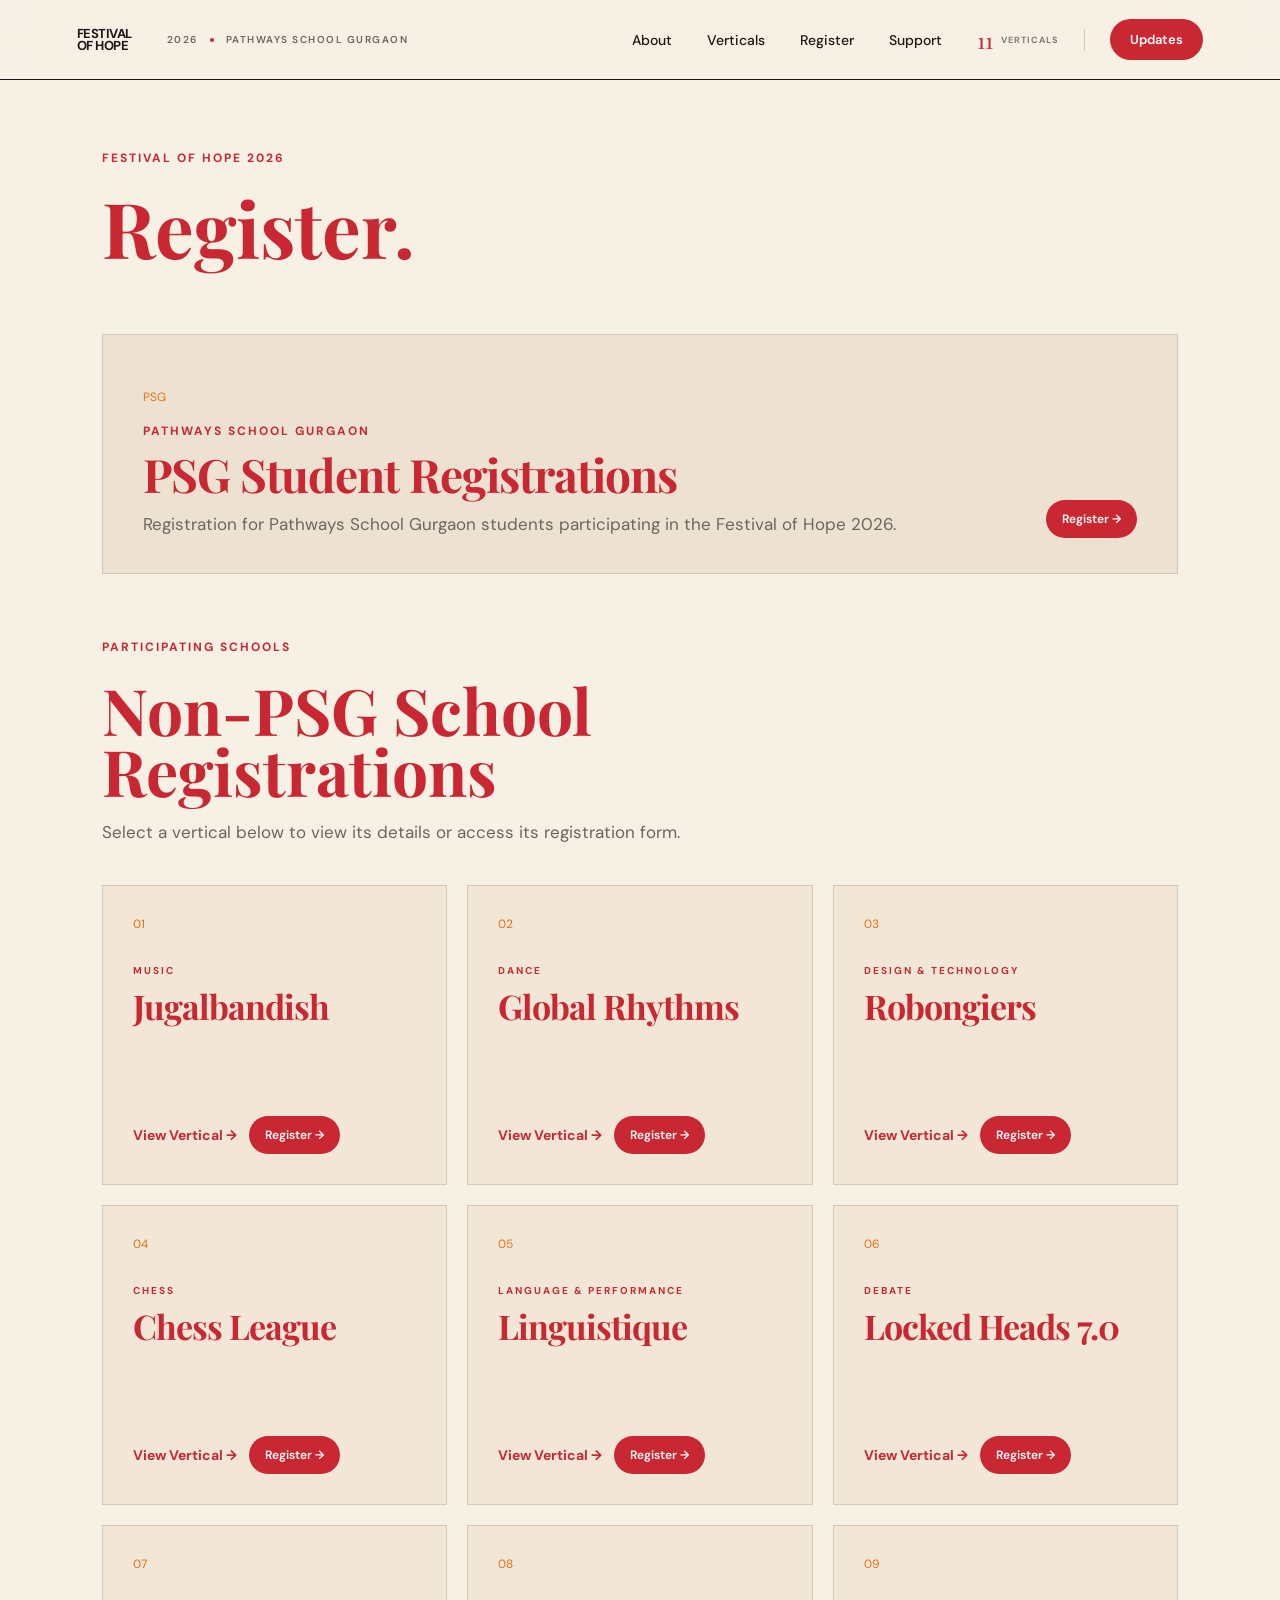
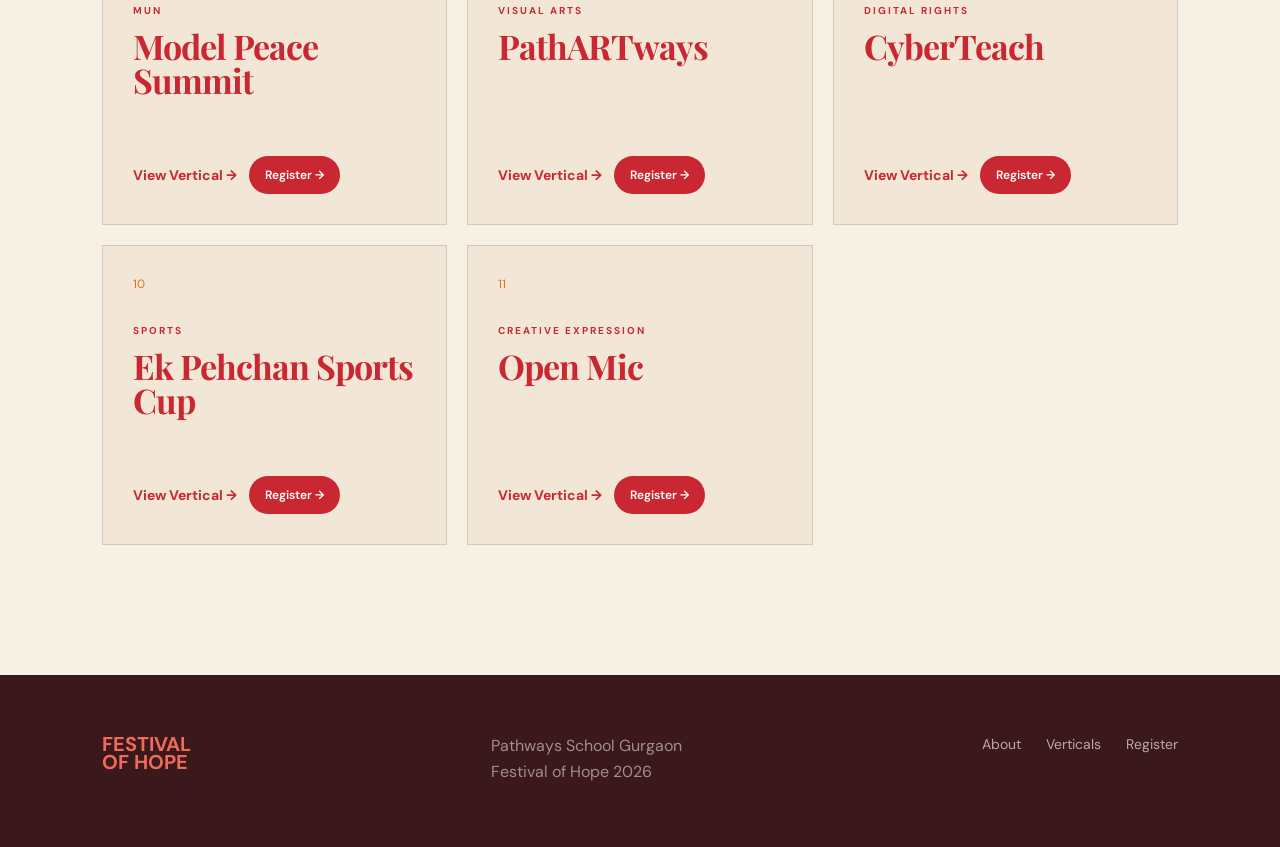
==== commit 01f7ad5b: "Update registration.html" ====
--- a/registration.html
+++ b/registration.html
@@ -114,12 +114,6 @@
                 <h2>
                     Register.
                 </h2>
-
-
-                <p>
-                    Schools can use the links below to register
-                    their students for the Festival of Hope 2026.
-                </p>
 
             </div>
 
--- a/style.css
+++ b/style.css
@@ -921,6 +921,84 @@
     padding-top: 150px;
 }
 
+
+/* =========================================================
+   PSG REGISTRATION
+========================================================= */
+
+.psg-registration-card {
+    width: 100%;
+    min-height: 240px;
+    margin-bottom: 65px;
+    padding: 35px 40px;
+    display: flex;
+    align-items: flex-end;
+    justify-content: space-between;
+    gap: 40px;
+    border: 1px solid var(--line);
+    background: var(--cream-dark);
+}
+
+.psg-registration-content {
+    min-width: 0;
+}
+
+.psg-registration-card .event-number {
+    display: block;
+    margin-bottom: 18px;
+}
+
+.psg-registration-card .eyebrow {
+    margin-bottom: 12px;
+}
+
+.psg-registration-card h2 {
+    color: var(--red);
+    font-family: 'Playfair Display', serif;
+    font-size: 46px;
+    line-height: 1;
+    letter-spacing: -1px;
+}
+
+.psg-registration-description {
+    max-width: 800px;
+    margin-top: 15px;
+    color: var(--muted);
+    font-size: 17px;
+    line-height: 1.5;
+}
+
+.psg-registration-card .registration-card-actions {
+    flex-shrink: 0;
+    margin-top: 0;
+}
+
+
+/* =========================================================
+   REGISTRATION SECTION HEADING
+========================================================= */
+
+.registration-section-heading {
+    max-width: 750px;
+    margin-bottom: 40px;
+}
+
+.registration-section-heading h3 {
+    color: var(--red);
+    font-family: 'Playfair Display', serif;
+    font-size: clamp(45px, 5vw, 70px);
+    line-height: 0.95;
+    letter-spacing: 0;
+}
+
+.registration-section-heading p:last-child {
+    margin-top: 18px;
+    color: var(--muted);
+    font-size: 17px;
+    line-height: 1.5;
+}
+
+
 .registration-grid {
     display: grid;
     grid-template-columns: repeat(3, 1fr);
@@ -1144,6 +1222,15 @@
         justify-self: start;
     }
 
+    .psg-registration-card {
+        align-items: flex-start;
+        flex-direction: column;
+    }
+
+    .psg-registration-card .registration-card-actions {
+        margin-top: 10px;
+    }
+
     .registration-grid {
         grid-template-columns: repeat(2, 1fr);
     }
@@ -1307,6 +1394,20 @@
         margin-top: 20px;
     }
 
+    .psg-registration-card {
+        min-height: 220px;
+        padding: 25px;
+        gap: 25px;
+    }
+
+    .psg-registration-card h2 {
+        font-size: 36px;
+    }
+
+    .registration-section-heading h3 {
+        font-size: 50px;
+    }
+
     .registration-grid {
         grid-template-columns: 1fr;
     }
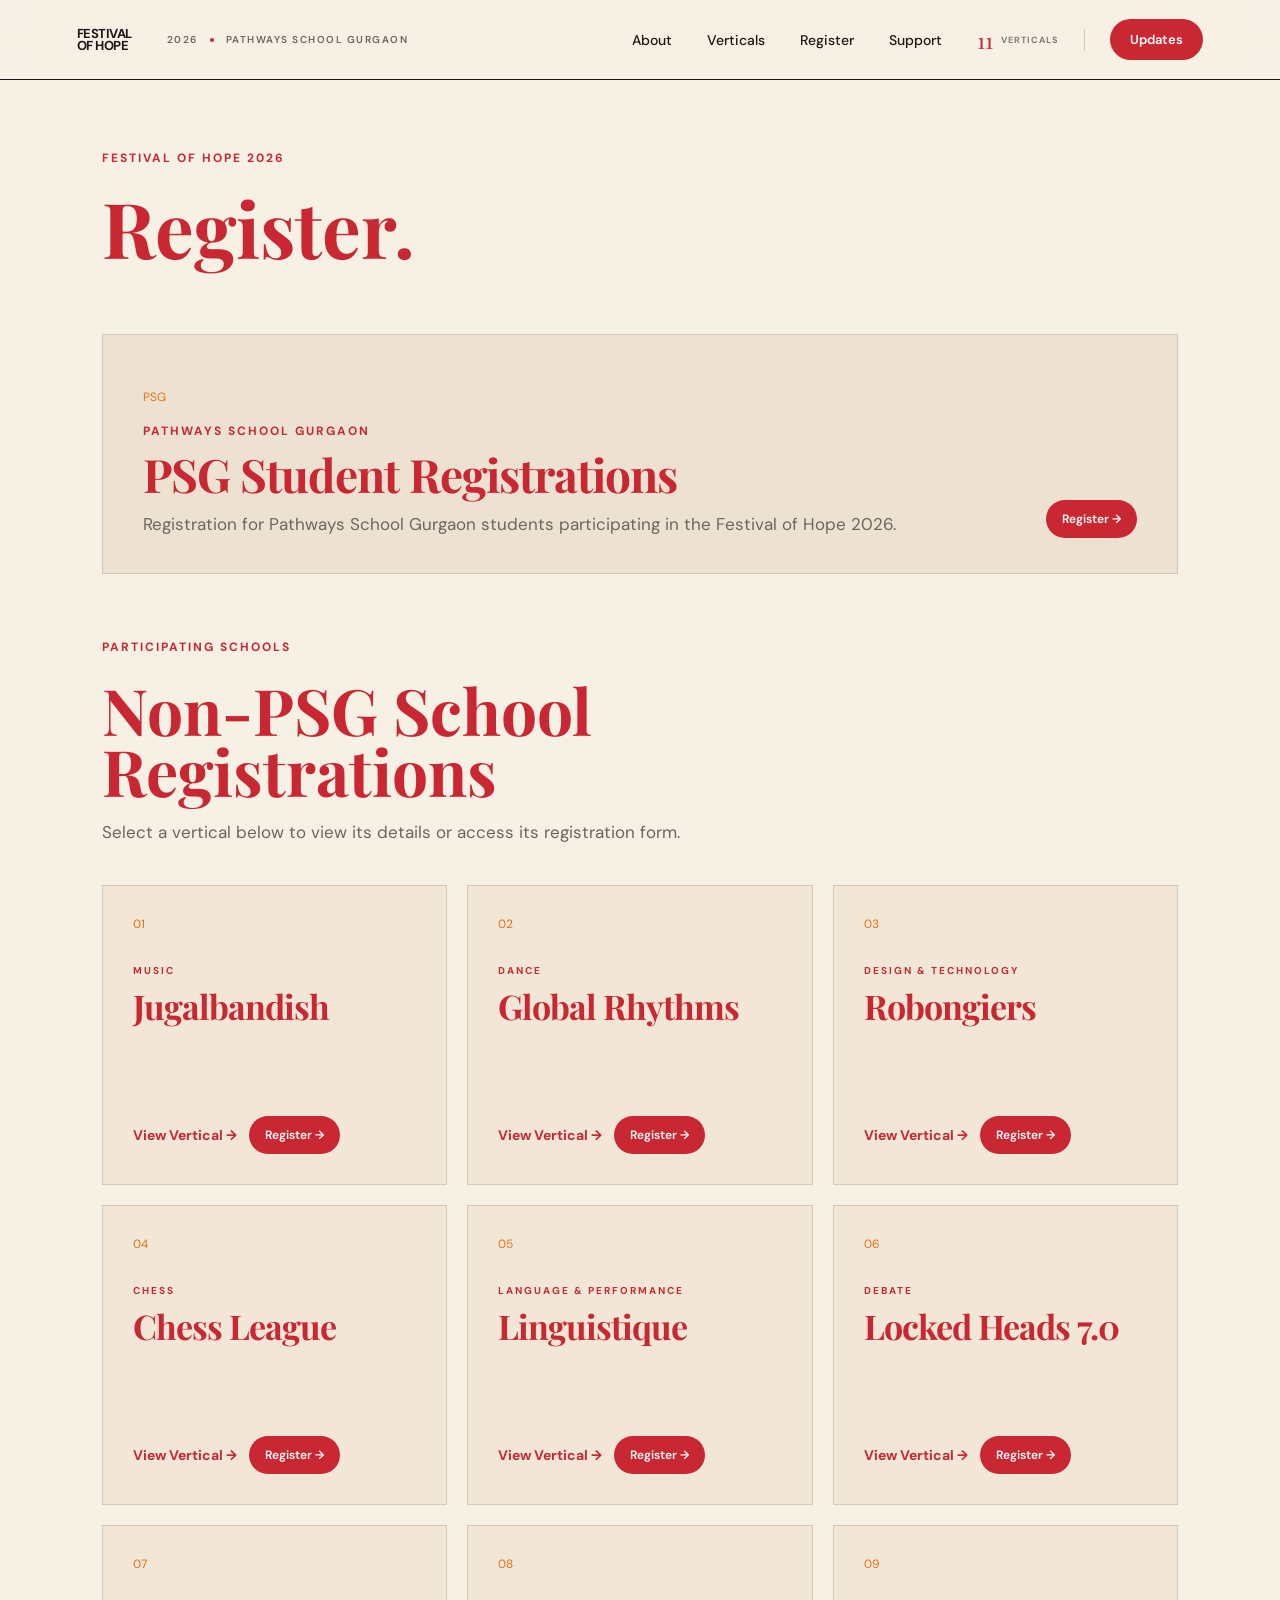
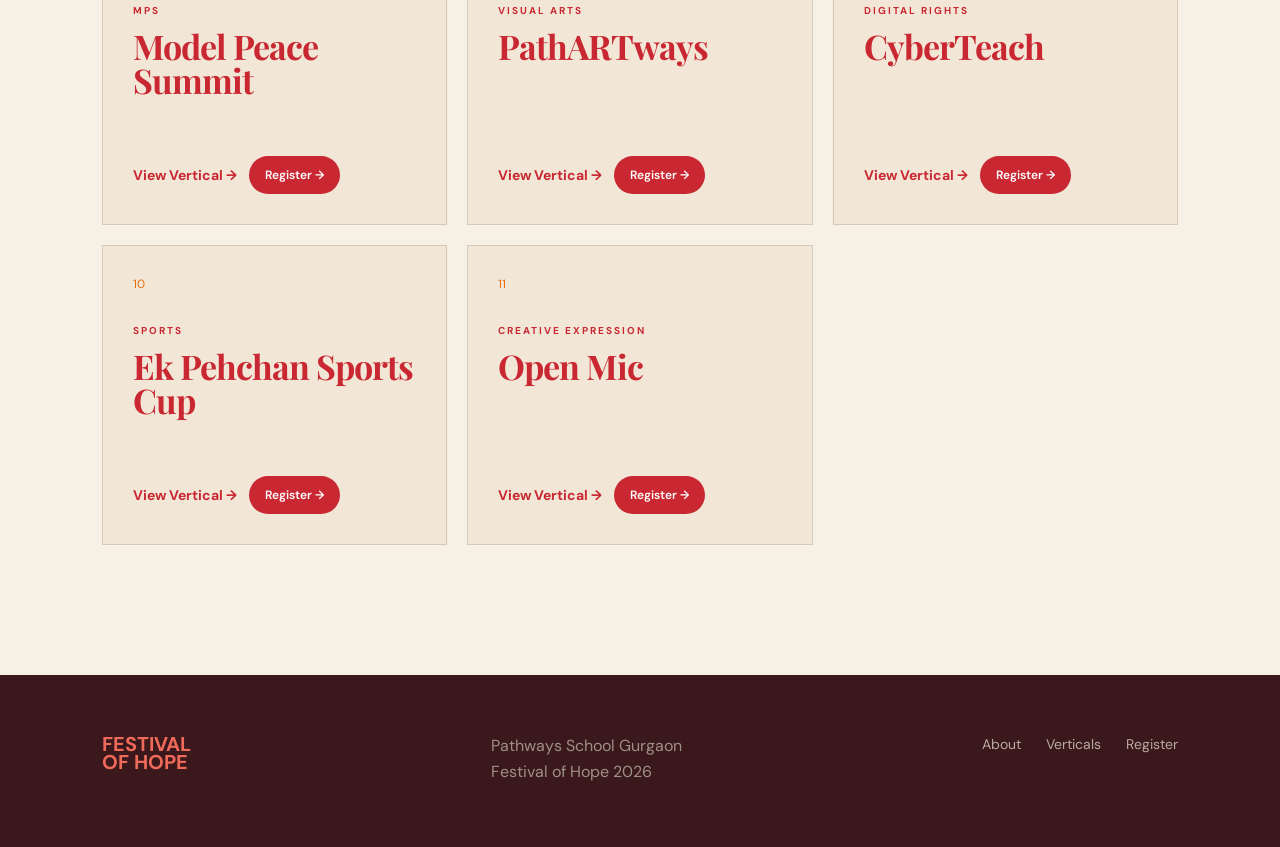
==== commit fed74ce4: "Update registration.html" ====
--- a/registration.html
+++ b/registration.html
@@ -445,7 +445,7 @@
                     </span>
 
                     <p class="eyebrow">
-                        MUN
+                        MPS
                     </p>
 
                     <h2>
